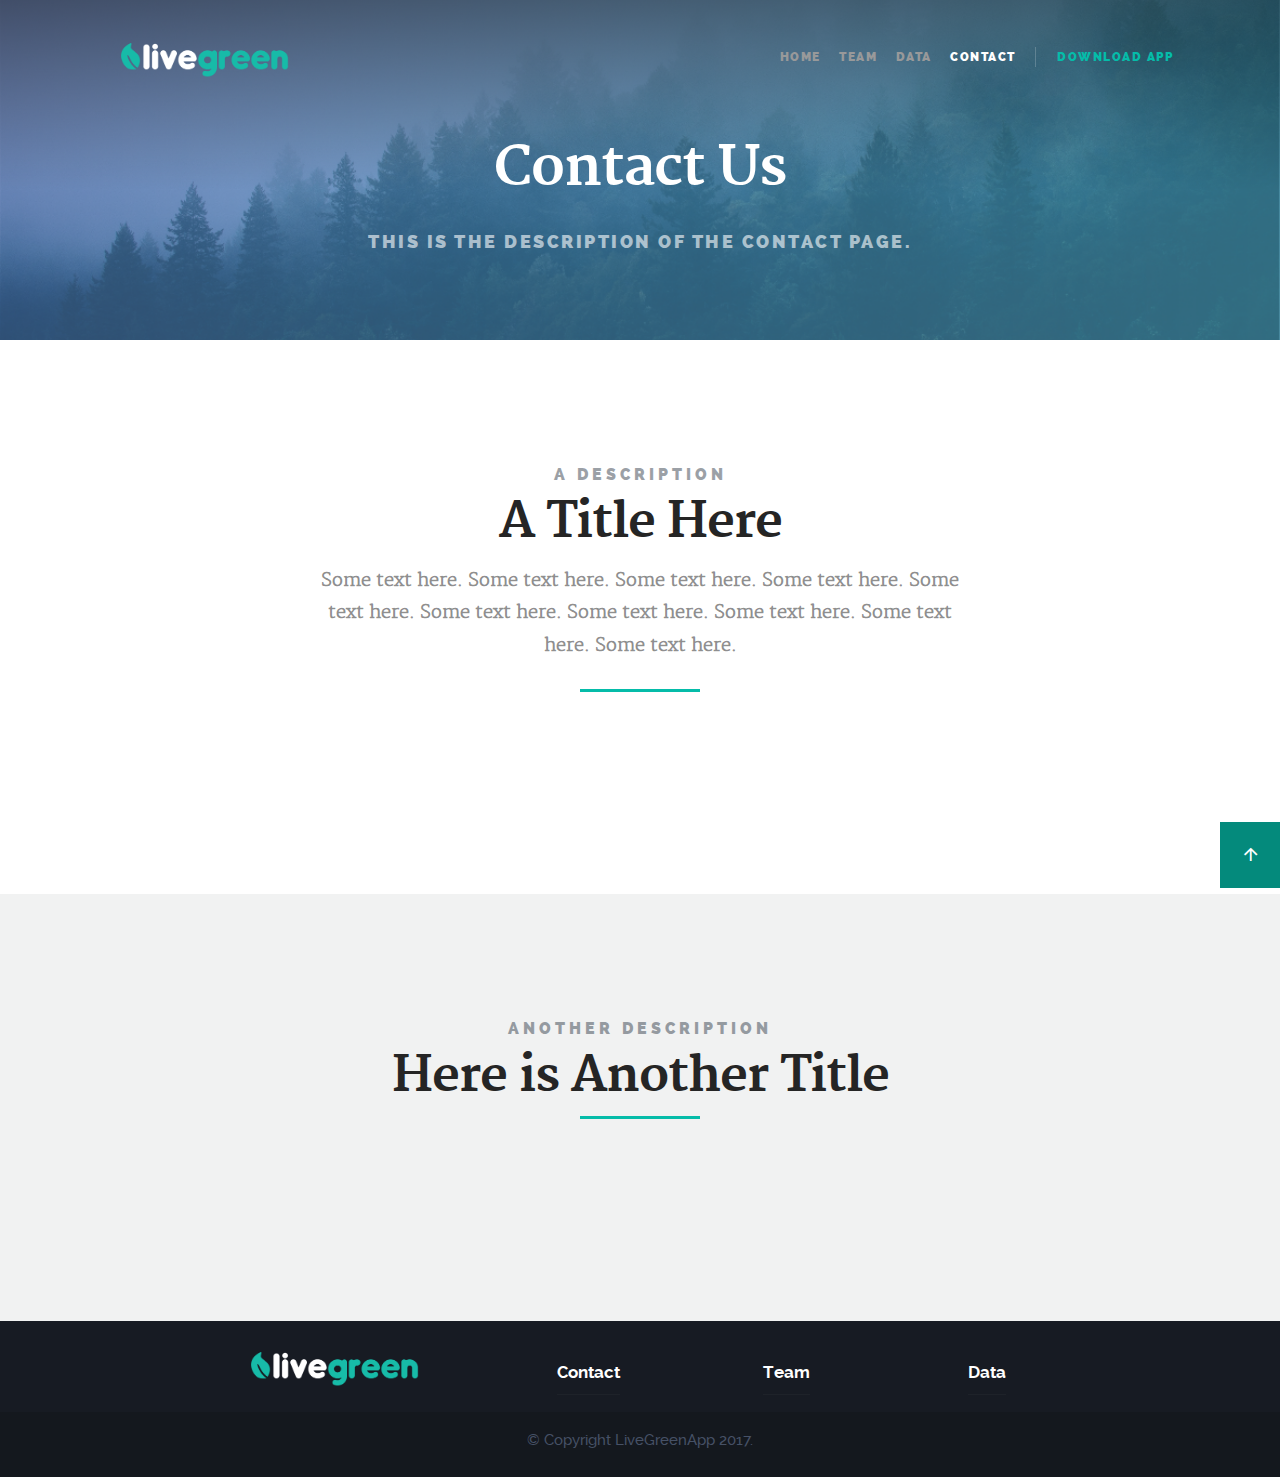
==== contact.html @ 6825ade5 "Image as Background on Mobile" ====
<!DOCTYPE html>
<!--[if IE 8 ]><html class="no-js oldie ie8" lang="en"> <![endif]-->
<!--[if IE 9 ]><html class="no-js oldie ie9" lang="en"> <![endif]-->
<!--[if (gte IE 9)|!(IE)]><!--><html class="no-js" lang="en"> <!--<![endif]-->
<head>

   <!--- basic page needs
   ================================================== -->
   <meta charset="utf-8">
	<title>LiveGreen</title>
	<meta name="description" content="Track your carbon emissions and get tips to improve">
	<meta name="author" content="">

   <!-- mobile specific metas
   ================================================== -->
	<meta name="viewport" content="width=device-width, initial-scale=1, maximum-scale=1">

 	<!-- CSS
   ================================================== -->
   <link rel="stylesheet" href="css/base.css">
   <link rel="stylesheet" href="css/main.css">
   <link rel="stylesheet" href="css/vendor.css">

   <!-- script
   ================================================== -->
	<script src="js/modernizr.js"></script>

   <!-- favicons
	================================================== -->
	<link rel="icon" type="image/png" href="favicon.png">

</head>

<body id="top">

	<!-- header
   ================================================== -->
   <header>

   	<div class="row">

   		<div class="logo">
	         <a href="index.html">Lhander</a>
	      </div>

	   	<nav id="main-nav-wrap">
				<ul class="main-navigation">
					<li><a href="index.html">Home</a></li>
          <li><a href="team.html" title="">Team</a></li>
					<li><a href="data.html" title="">Data</a></li>
					<li class="highlighter"><a href="contact.html">Contact</a></li>
					<li class="highlight with-sep"><a href="index.html#cta" title="">Download App</a></li>
				</ul>
			</nav>

			<a class="menu-toggle" href="#"><span>Menu</span></a>

   	</div>

   </header> <!-- /header -->

	<!-- intro section
   ================================================== -->
   <section id="introContact">

   	<div class="shadow-overlay"></div>

   	<div class="intro-content">
   		<div class="row">

   			<div class="col-twelve">


          <!--<h5>LiveGreen</h5>-->
	   			<h1 id="toptxtteam">Contact Us</h1>
          <h5 id="teamdescriptor">This is the description of the contact page.</h5>

	   		</div>

   		</div>
   	</div>

    <script>
    (function() {
      /**
       * Video element
       * @type {HTMLElement}
       */
      var video = document.getElementById("my-video");
      /**
       * Check if video can play, and play it
       */
      video.addEventListener( "canplay", function() {
        video.play();
      });
    })();
    </script>

   	<!-- Modal Popup
	   ========================================================= -->

      <div id="video-popup" class="popup-modal mfp-hide">

		   <div class="fluid-video-wrapper">
            <iframe src="http://player.vimeo.com/video/14592941?title=0&amp;byline=0&amp;portrait=0&amp;color=faec09" width="500" height="281" frameborder="0" webkitallowfullscreen mozallowfullscreen allowfullscreen></iframe>
         </div>

         <a class="close-popup">Close</a>

	   </div> <!-- /video-popup -->

   </section> <!-- /intro -->

   <!-- intro Section
   ================================================== -->
   <section id="idea">

    <div class="row section-intro">
      <div class="col-twelve with-bottom-line">

        <h5>A description</h5>
        <h1>A Title Here</h1>

        <p class="lead">Some text here. Some text here. Some text here. Some text here. Some text here. Some text here. Some text here. Some text here. Some text here. Some text here. </p>
        <!-- http://databank.worldbank.org/data/reports.aspx?source=2&series=EN.ATM.CO2E.PC&country=#
              https://www3.epa.gov/region9/climatechange/waste.html-->
      </div>
    </div>


   	</div> <!-- /process-content -->

   </section> <!-- /process-->
   <!-- Process Section
     ================================================== -->
     <section id="process">

     	<div class="row section-intro">
     		<div class="col-twelve with-bottom-line">

     			<h5>Another Description</h5>
     			<h1>Here is Another Title</h1>

     		</div>
     	</div>



     </section> <!-- /process-->


   <!-- footer
   ================================================== -->
   <footer>

   	<div class="footer-main">

   		<div class="row center-row">

	      	<div class="col-five tab-full mob-full footer-info">

	            <div class="footer-logo"></div>

		      </div> <!-- /footer-info -->

	      	<div class="col-two site-links">

            <h4> <a href="contact.html">Contact</a></h4>

	      	</div>

	      	<div class="col-two site-links">
            <h4> <a href="team.html">Team</a></h4>
	      	</div>

	      	<div class="col-one site-links">

	      	  <h4><a href="data.html">Data</a></h4>

	      	</div>

	      </div> <!-- /row -->

   	</div> <!-- /footer-main -->


      <div class="footer-bottom">

      	<div class="row">

      		<div class="col-twelve">
	      		<div class="copyright">
		         	<span>© Copyright LiveGreenApp 2017.</span>

		         </div>

		         <div id="go-top" style="display: block;">
		            <a class="smoothscroll" title="Back to Top" href="#top"><i class="icon ion-android-arrow-up"></i></a>
		         </div>
	      	</div>

      	</div> <!-- /footer-bottom -->

      </div>

   </footer>

   <!-- Java Script
   ================================================== -->
   <script src="js/jquery-1.11.3.min.js"></script>
   <script src="js/jquery-migrate-1.2.1.min.js"></script>
   <script src="js/plugins.js"></script>
   <script src="js/main.js"></script>
   <script src="js/scrollme.js"></script>
   <script src="js/facebook.js"></script>

</body>

</html>
---- css/base.css ----
/**
 * ===================================================================
 *
 *  Lhander v1.0 Base Stylesheet
 *  url: styleshout.com
 *  01-11-2016
 *
 * ===================================================================
 */

/**
 * ===================================================================
 * reset - normalize.css v3.0.2 | MIT License | git.io/normalize
 *
 * -------------------------------------------------------------------
 */

html {
	font-family: sans-serif;
	-ms-text-size-adjust: 100%;
	-webkit-text-size-adjust: 100%;
}
body {
	margin: 0;
}
article,
aside,
details,
figcaption,
figure,
footer,
header,
hgroup,
main,
menu,
nav,
section,
summary {
	display: block;
}
audio, canvas, progress{
	display: inline-block;
	vertical-align: baseline;
}
audio:not([controls]) {
	display: none;
	height: 0;
}
[hidden], template {
	display: none;
}
a {
	background: transparent;
}
a:active, a:hover {
	outline: 0;
}
abbr[title] {
	border-bottom: 1px dotted;
}
b, strong {
	font-weight: bold;
}
dfn {
	font-style: italic;
}
h1 {
	font-size: 2em;
	margin: 0.67em 0;
}
mark {
	background: #ff0;
	color: #000;
}
small {
	font-size: 80%;
}
sub, sup {
	font-size: 75%;
	line-height: 0;
	position: relative;
	vertical-align: baseline;
}
sup {
	top: -0.5em;
}
sub {
	bottom: -0.25em;
}
img {
	border: 0;
}
svg:not(:root) {
	overflow: hidden;
}
figure {
	margin: 1em 40px;
}
hr {
	-moz-box-sizing: content-box;
	box-sizing: content-box;
	height: 0;
}
pre {
	overflow: auto;
}
code, kbd, pre, samp {
	font-family: monospace, monospace;
	font-size: 1em;
}
button, input, optgroup, select, textarea {
	color: inherit;
	font: inherit;
	margin: 0;
}
button {
	overflow: visible;
}
button, select {
	text-transform: none;
}
button,
html input[type="button"],
input[type="reset"],
input[type="submit"] {
	-webkit-appearance: button;
	cursor: pointer;
}
button[disabled], html input[disabled] {
	cursor: default;
}
button::-moz-focus-inner, input::-moz-focus-inner {
	border: 0;
	padding: 0;
}
input {
	line-height: normal;
}
input[type="checkbox"], input[type="radio"] {
	box-sizing: border-box;
	padding: 0;
}
input[type="number"]::-webkit-inner-spin-button,
input[type="number"]::-webkit-outer-spin-button {
	height: auto;
}
input[type="search"] {
	-webkit-appearance: textfield;
	-moz-box-sizing: content-box;
	-webkit-box-sizing: content-box;
	box-sizing: content-box;
}
input[type="search"]::-webkit-search-cancel-button,
input[type="search"]::-webkit-search-decoration {
	-webkit-appearance: none;
}
fieldset {
	border: 1px solid #c0c0c0;
	margin: 0 2px;
	padding: 0.35em 0.625em 0.75em;
}
legend {
	border: 0;
	padding: 0;
}
textarea {
	overflow: auto;
}
optgroup {
	font-weight: bold;
}
table {
	border-collapse: collapse;
	border-spacing: 0;
}
td, th {
	padding: 0;
}

/**
 * ===================================================================
 * basic/base setup styles
 *
 * -------------------------------------------------------------------
 */

html {
	font-size: 62.5%;
	box-sizing: border-box;
}
*, *::before, *::after {
	box-sizing: inherit;
}
body {
	font-weight: normal;
	line-height: 1;
	text-rendering: optimizeLegibility;
	word-wrap: break-word;
	-webkit-overflow-scrolling: auto;
	-webkit-text-size-adjust: none;
}
body, input, button {
	-moz-osx-font-smoothing: grayscale;
	-webkit-font-smoothing: antialiased;
}

/**
 * Media
 * -
 */

img {
	max-width: 100%;
	height: auto;
}

/**
 * Typography resets
 * -
 */

div, dl, dt, dd, ul, ol, li, h1, h2, h3, h4, h5, h6, pre, form, p, blockquote, th, td {
	margin: 0;
	padding: 0;
}
h1, h2, h3, h4, h5, h6 {
	-webkit-font-variant-ligatures: common-ligatures;
	-moz-font-variant-ligatures: common-ligatures;
	font-variant-ligatures: common-ligatures;
	text-rendering: optimizeLegibility;
}
em, i {
	font-style: italic;
	line-height: inherit;
}
strong, b {
	font-weight: bold;
	line-height: inherit;
}
small {
	font-size: 60%;
	line-height: inherit;
}
ol, ul {
	list-style: none;
}
li {
	display: block;
}

/**
 * links
 * -
 */

a {
	text-decoration: none;
	line-height: inherit;
}
a img {
	border: none;
}

/**
 * inputs
 * -
 */

fieldset {
	margin: 0;
	padding: 0;
}
input[type="email"],
input[type="number"],
input[type="search"],
input[type="text"],
input[type="tel"],
input[type="url"],
input[type="password"],
textarea {
	-webkit-appearance: none;
	-moz-appearance: none;
	-ms-appearance: none;
	-o-appearance: none;
	appearance: none;
}

/**
 * ===================================================================
 * grid
 *
 * -------------------------------------------------------------------
 */

.row {
	width: 94%;
	max-width: 1140px;
	margin: 0 auto;
}
.row:before, .row:after {
	content: "";
	display: table;
}
.row:after {
	clear: both;
}
.row .row {
	width: auto;
	max-width: none;
	margin-left: -20px;
	margin-right: -20px;
}
.row-nb {
	width: 94%;
	max-width: 1140px;
	margin: 0 auto;
}
.row-nb:before, .row-nb:after {
	content: "";
	display: table;
}
.row-nb:after {
	clear: both;
}
.row-nb .row-nb {
	width: auto;
	max-width: none;
	margin-left: -20px;
	margin-right: -20px;
}
[class*="col-"], .bgrid {
	float: left;
}
[class*="col-"] + [class*="col-"]:last-child {
	float: left;
}
[class*="col-"] {
	padding: 0 20px;
}
.col-one {
	width: 10%;
}
.col-two, .col-1-6 {
	width: 18%
}
.col-three, .col-1-4 {
	width: 20%;
}
.col-four, .col-1-3 {
	width: 25%;
}
.col-five {
	width: 28%;
}
.col-six, .col-1-2 {
	width: 50%;
}
.col-seven {
	width: 58.33333%;
}
.col-eight, .col-2-3 {
	width: 66.66667%;
}
.col-nine, .col-3-4 {
	width: 75%;
}
.col-ten, .col-5-6 {
	width: 83.33333%;
}
.col-eleven {
	width: 91.66667%;
}
.col-twelve, .col-full {
	width: 100%;
}
.col-twelve-nb, .col-full {
	width: 100%;
}
.center-row{
	display: flex;
  flex-direction: row;
  flex-wrap: wrap;
  justify-content: center;
  align-items: center;
}
/**
 * small screens
 * ---------------------------------------------------------------
 */

@media screen and (max-width:1024px) {
	.row .row {
		margin-left: -18px;
		margin-right: -18px;
	}
	.row-nb .row-nb {
		margin-left: -18px;
		margin-right: -18px;
	}
	[class*="col-"] {
		padding: 0 18px;
	}
	p{
		font-size: 0.75em;
	}
}

/**
 * tablets
 * ---------------------------------------------------------------
 */

@media screen and (max-width:768px) {
	.row {
		width: auto;
		padding-left: 30px;
		padding-right: 30px;
	}
	.row .row {
		padding-left: 0;
		padding-right: 0;
		margin-left: -15px;
		margin-right: -15px;
	}
	.row-nb {
		width: auto;
		padding-left: 30px;
		padding-right: 30px;
	}
	.row-nb .row-nb {
		padding-left: 0;
		padding-right: 0;
		margin-left: -15px;
		margin-right: -15px;
	}
	[class*="col-"] {
		padding: 0 15px;
	}
	.tab-1-4 {
		width: 25%;
	}
	.tab-1-3 {
		width: 33.33333%;
	}
	.tab-1-2 {
		width: 50%;
	}
	.tab-2-3 {
		width: 66.66667%;
	}
	.tab-3-4 {
		width: 75%;
	}
	.tab-full {
		width: 100%;
	}
	.col-two{
		width:22%;
	}
	.col-one{
		width:14%;
	}
}

/**
 * large mobile devices
 * ---------------------------------------------------------------
 */

@media screen and (max-width:600px) {
	.row {
		padding-left: 25px;
		padding-right: 25px;
	}
	.row .row {
		margin-left: -10px;
		margin-right: -10px;
	}
	.row-nb {
		padding-left: 25px;
		padding-right: 25px;
	}
	.row-nb .row-nb {
		margin-left: -10px;
		margin-right: -10px;
	}
	[class*="col-"] {
		width: 100% !important;
		float: none !important;
		clear: both !important;
		margin-left: 0;
		margin-right: 0;
		padding: 0;
	}
	.mob-1-4 {
		width: 25%;
	}
	.mob-1-2 {
		width: 50%;
	}
	.mob-3-4 {
		width: 75%;
	}
	.mob-full {
		width: 100%;
	}
	.col-two{
		width:25%;
	}
	.col-one{
		width:17%;
	}
}

/**
 * small mobile devices
 * ---------------------------------------------------------------
 */

@media screen and (max-width:400px) {
	.row {
		padding-left: 30px;
		padding-right: 30px;
	}
	.row .row {
		padding-left: 0;
		padding-right: 0;
		margin-left: 0;
		margin-right: 0;
	}
	.row-nb {
		padding-left: 30px;
		padding-right: 30px;
	}
	.row-nb .row-nb {
		padding-left: 0;
		padding-right: 0;
		margin-left: 0;
		margin-right: 0;
	}
	[class*="col-"] {
		width: 100% !important;
		float: none !important;
		clear: both !important;
		margin-left: 0;
		margin-right: 0;
		padding: 0;
	}
	[class*="col-"] + [class*="col-"]:last-child {
		float: none;
	}
}

/**
 * ===================================================================
 * block grids
 *
 * -------------------------------------------------------------------
 */

.block-1-6 .bgrid {
	width: 16.66667%;
}
.block-1-4 .bgrid {
	width: 25%;
}
.block-1-3 .bgrid {
	width: 33.33333%;
}
.block-1-2 .bgrid {
	width: 50%;
}

/**
 * Clearing for block grid columns. Allow columns with
 * different heights to align properly.
 */

.block-1-6 .bgrid:nth-child(6n+1),
.block-1-4 .bgrid:nth-child(4n+1),
.block-1-3 .bgrid:nth-child(3n+1),
.block-1-2 .bgrid:nth-child(2n+1) {
	clear: both;
}

/**
 * small screens
 * ---------------------------------------------------------------
 */
@media screen and (max-width:1024px) {
	.block-s-1-6 .bgrid {
		width: 16.66667%;
	}
	.block-s-1-4 .bgrid {
		width: 25%;
	}
	.block-s-1-3 .bgrid {
		width: 33.33333%;
	}
	.block-s-1-2 .bgrid {
		width: 50%;
	}
	.block-s-full .bgrid {
		width: 100%;
		clear: both;
	}
	[class*="block-s-"] .bgrid:nth-child(n) {
		clear: none;
	}
	.block-s-1-6 .bgrid:nth-child(6n+1),
	.block-s-1-4 .bgrid:nth-child(4n+1),
	.block-s-1-3 .bgrid:nth-child(3n+1),
	.block-s-1-2 .bgrid:nth-child(2n+1) {
		clear: both;
	}
}

/**
 * tablets
 * ---------------------------------------------------------------
 */
@media screen and (max-width:768px) {
	.block-tab-1-6 .bgrid {
		width: 16.66667%;
	}
	.block-tab-1-4 .bgrid {
		width: 25%;
	}
	.block-tab-1-3 .bgrid {
		width: 33.33333%;
	}
	.block-tab-1-2 .bgrid {
		width: 50%;
	}
	.block-tab-full .bgrid {
		width: 100%;
		clear: both;
	}
	[class*="tab-bgrid-"] .bgrid:nth-child(n) {
		clear: none;
	}
	.block-tab-1-6 .bgrid:nth-child(6n+1),
	.block-tab-1-4 .bgrid:nth-child(4n+1),
	.block-tab-1-3 .bgrid:nth-child(3n+1),
	.block-tab-1-2 .bgrid:nth-child(2n+1) {
		clear: both;
	}
}

/**
 * mobile devices
 * ---------------------------------------------------------------
 */
@media screen and (max-width:600px) {
	.block-mob-1-6 .bgrid {
		width: 16.66667%;
	}
	.block-mob-1-4 .bgrid {
		width: 25%;
	}
	.block-mob-1-3 .bgrid {
		width: 33.33333%;
	}
	.block-mob-1-2 .bgrid {
		width: 50%;
	}
	.block-mob-full .bgrid {
		width: 100%;
		clear: both;
	}
	[class*="mob-bgrid-"] .bgrid:nth-child(n) {
		clear: none;
	}
	.block-mob-1-6 .bgrid:nth-child(6n+1),
	.block-mob-1-4 .bgrid:nth-child(4n+1),
	.block-mob-1-3 .bgrid:nth-child(3n+1),
	.block-mob-1-2 .bgrid:nth-child(2n+1) {
		clear: both;
	}
}

/**
 * stack on small mobile devices
 * ---------------------------------------------------------------
 */

@media screen and (max-width:400px) {
	.stack .bgrid {
		width: 100% !important;
		float: none !important;
		clear: both !important;
		margin-left: 0;
		margin-right: 0;
	}
}

/**
 * ===================================================================
 * MISC
 *
 * -------------------------------------------------------------------
 */

/**
 * Clearing - (http://nicolasgallagher.com/micro-clearfix-hack/
 * -
 */

.group:before, .group:after {
	content: "";
	display: table;
}
.group:after {
	clear: both;
}

/**
 * Misc Helper Styles
 * -
 */

.hide { display: none; }
.invisible { visibility: hidden; }
.antialiased {
	-webkit-font-smoothing: antialiased;
	-moz-osx-font-smoothing: grayscale;
}
.remove-bottom { margin-bottom: 0; }
.half-bottom { margin-bottom: 1.5rem !important; }
.add-bottom { margin-bottom: 3rem !important; }
.no-border { border: none; }
.full-width { width: 100%; }
.text-center { text-align: center; }
.text-left { text-align: left; }
.text-right { text-align: right; }
.pull-left { float: left; }
.pull-right { float: right; }
.align-center {
	margin-left: auto;
	margin-right: auto;
	text-align: center;
}

/*# sourceMappingURL=base.css.map */
---- css/main.css ----
/**
 * ===================================================================
 *
 *  Lhander v1.0 Main Stylesheet
 *  url: styleshout.com
 *  01-11-2016
 * -------------------------------------------------------------------
 *
 *	TOC:
 *	01. webfonts and iconfonts
 *	02. base style overrides
 * 03. preloader
 * 04. forms
 * 05. buttons
 * 06. common styles
 * 07. header styles
 * 08. intro section
 * 09. process section
 * 10. features section
 * 11. pricing section
 * 12. testimomials section
 * 13. support section
 *	14. ad-section
 *	15. call-to-action section
 *	16. footer
 *
 * ===================================================================
 */

/**
 * ===================================================================
 * webfonts and iconfonts
 *
 * -------------------------------------------------------------------
 */

@import url("fonts.css");
@import url("ionicons/css/ionicons.min.css");
@import url("micons/micons.css");

/**
 * ===================================================================
 * base style overrides
 *
 * -------------------------------------------------------------------
 */
/*Additions*/
#playbtnload {
	width: 300px;

}

/*End of additions*/
html {
	font-size: 10px;
}
@media only screen and (max-width:1024px) {

	html {
		font-size: 9.375px;
	}
}
@media only screen and (max-width:768px) {

	html {
		font-size: 10px;
	}
}
@media only screen and (max-width:400px) {
	html {
		font-size: 9.375px;
	}
}

html, body {
	height: 100%;
}
body {
	background: #14181E;
	font-family: "merriweather-regular", serif;
	font-size: 1.6rem;
	line-height: 3rem;
	color: #737373;
}

/**
 * links
 * -
 */

a, a:visited {
	-moz-transition: all 0.3s ease-in-out;
	-o-transition: all 0.3s ease-in-out;
	-webkit-transition: all 0.3s ease-in-out;
	-ms-transition: all 0.3s ease-in-out;
	transition: all 0.3s ease-in-out;
}
a:hover, a:focus {
	color: #ff7b29;
}

/**
 * typography
 * -
 */

h1, h2, h3, h4, h5, h6, .h01, .h02, .h03, .h04, .h05, .h06 {
	font-family: "raleway-bold", sans-serif;
	color: #252525;
	font-style: normal;
	text-rendering: optimizeLegibility;
	margin-bottom: 2.1rem;
}
h3, .h03, h4, .h04 {
	margin-bottom: 1.8rem;
}
h5, .h05, h6, .h06 {
	font-family: "raleway-heavy";
	margin-bottom: 1.2rem;
}

h1, .h01 {
	font-size: 3.1rem;
	line-height: 1.35;
	letter-spacing: -.1rem;
}
@media only screen and (max-width:600px) {
	h1, .h01 {
		font-size: 2.6rem;
		letter-spacing: -.07rem;
	}
}

h2, .h02 {
	font-size: 2.4rem;
	line-height: 1.25;
}
h3, .h03 {
	font-size: 2rem;
	line-height: 1.5;
}
h4, .h04 {
	font-size: 1.7rem;
	line-height: 1.76;
}
h5, .h05 {
	font-size: 1.4rem;
	line-height: 1.7;
	text-transform: uppercase;
	letter-spacing: .15rem;
}
h6, .h06 {
	font-size: 1.3rem;
	line-height: 1.85;
	text-transform: uppercase;
	letter-spacing: .15rem;
}

p img {
	margin: 0;
}
#toptxter {
	margin-top: 30px;

}
#toptxtteam {
	margin-top: 80px;
}
#homedescriptor {

	margin-bottom: 40px;
}
#homebtns {
	margin-top: 10px;
	margin-left: 10px;
	margin-right: 10px;
}
#emailfieldcoming {
	display: block;
    margin-left: auto;
    margin-right: auto;
		background: #075F56;
		color: white;
		border-color: #A5DED7;
		border-width: medium;

}

.subscribe-form input[type="email"] {
	width: 450px;
	font-family: "montserrat", serif;
}

p.lead {
	font-family: "merriweather-light", serif;
	font-size: 1.8rem;
	line-height: 1.8;
	font-weight: bolder;
	color: #737373;
}
@media only screen and (max-width:768px) {
	p.lead {
		font-size: 1.7rem;
	}
}

em, i, strong, b {
	font-size: 1.6rem;
	line-height: 3rem;
	font-style: normal;
	font-weight: normal;
}
em, i {
	font-family: "merriweather-italic", serif;
}
strong, b {
	font-family: "merriweather-bold", serif;
}
small {
	font-size: 1.1rem;
	line-height: inherit;
}
blockquote {
	margin: 3rem 0;
	padding-left: 4rem;
	position: relative;
}
blockquote:before {
	content: "\201C";
	font-size: 8rem;
	line-height: 0px;
	margin: 0;
	color: #333;
	font-family: arial, sans-serif;
	position: absolute;
	top: 3rem;
	left: 0;
}
blockquote p {
	font-family: georgia, serif;
	font-style: italic;
	padding: 0;
	font-size: 1.9rem;
	line-height: 1.75;
}
blockquote cite {
	display: block;
	font-size: 1.2rem;
	font-style: normal;
	line-height: 1.65;
}
blockquote cite:before {
	content: "\2014 \0020";
}
blockquote cite a, blockquote cite a:visited {
	color: #8d8d8d;
	border: none;
}
abbr {
	font-family: "merriweather-bold", serif;
	font-variant: small-caps;
	text-transform: lowercase;
	letter-spacing: .05rem;
	color: #8d8d8d;
}
var, kbd, samp, code, pre {
	font-family: Consolas, "Andale Mono", Courier, "Courier New", monospace;
}
pre {
	padding: 2.4rem 3rem 3rem;
	background: #F1F1F1;
}
code {
	font-size: 1.4rem;
	margin: 0 .2rem;
	padding: .3rem .6rem;
	white-space: nowrap;
	background: #F1F1F1;
	border: 1px solid #E1E1E1;
	border-radius: 3px;
}
pre > code {
	display: block;
	white-space: pre;
	line-height: 2;
	padding: 0;
	margin: 0;
}
pre.prettyprint > code {
	border: none;
}
del {
	text-decoration: line-through;
}
abbr[title], dfn[title] {
	border-bottom: 1px dotted;
	cursor: help;
}
mark {
	background: #FFF49B;
	color: #000;
}
hr {
	border: solid #cfcfd5;
	border-width: 1px 0 0;
	clear: both;
	margin: 2.4rem 0 1.5rem;
	height: 0;
}

/**
 * Lists
 * -
 */

ol {
	list-style: decimal;
}
ul {
	list-style: disc;
}
li {
	display: list-item;
}
ol, ul {
	margin-left: 1.7rem;
}
ul li {
	padding-left: .4rem;
}
ul ul, ul ol, ol ol, ol ul {
	margin: .6rem 0 .6rem 1.7rem;
}
ul.disc li {
	display: list-item;
	list-style: none;
	padding: 0 0 0 .8rem;
	position: relative;
}
ul.disc li::before {
	content: "";
	display: inline-block;
	width: 8px;
	height: 8px;
	border-radius: 50%;
	background: #05bca9;
	position: absolute;
	left: -17px;
	top: 11px;
	vertical-align: middle;
}
dt {
	margin: 0;
	color: #05bca9;
}
dd {
	margin: 0 0 0 2rem;
}

/**
 * tables
 * -
 */

table {
	border-width: 0;
	width: 100%;
	max-width: 100%;
	font-family: "raleway-regular", sans-serif;
}
th, td {
	padding: 1.5rem 3rem;
	text-align: left;
	border-bottom: 1px solid #E8E8E8;
}
th {
	color: #252525;
	font-family: "raleway-bold", sans-serif;
}
td {
	line-height: 1.5;
}
th:first-child, td:first-child {
	padding-left: 0;
}
th:last-child, td:last-child {
	padding-right: 0;
}
.table-responsive {
	overflow-x: auto;
	-webkit-overflow-scrolling: touch;
}

/**
 * Spacing
 * -
 */

button, .button {
	margin-bottom: 1.2;
}
fieldset {
	margin-bottom: 1.5rem;
}
input,
textarea,
select,
pre,
blockquote,
figure,
table,
p,
ul,
ol,
dl,
form,
.fluid-video-wrapper,
.iw-custom-select {
	margin-bottom: 3rem;
}

/**
 * floated image
 * -
 */

img.pull-right {
	margin: 1.5rem 0 0 3rem;
}
img.pull-left {
	margin: 1.5rem 3rem 0 0;
}

/**
 * block grids paddings
 * -
 */

.bgrid {
	padding: 0 20px;
}
@media only screen and (max-width:1024px) {
	.bgrid {
		padding: 0 18px;
	}
}
@media only screen and (max-width:768px) {
	.bgrid {
		padding: 0 15px;
	}
}
@media only screen and (max-width:600px) {
	.bgrid {
		padding: 0 10px;
	}
}
@media only screen and (max-width:400px) {
	.bgrid {
		padding: 0;
	}
}


/**
 * ===================================================================
 * preloader
 *
 * -------------------------------------------------------------------
 */

#preloader {
	position: fixed;
	top: 0;
	left: 0;
	right: 0;
	bottom: 0;
	background: #0F1215;
	z-index: 9999999;
	height: 100%;
	width: 100%;
}
.no-js #preloader, .oldie #preloader {
	display: none;
}
#loader {
	position: absolute;
	left: 50%;
	top: 50%;
	width: 60px;
	height: 60px;
	margin-left: -30px;
	margin-top: -30px;
	padding: 0;
	background-color: #05bca9;
	border-radius: 100%;
	-webkit-animation: sk-scaleout 1.0s infinite ease-in-out;
	animation: sk-scaleout 1.0s infinite ease-in-out;
}
@-webkit-keyframes sk-scaleout {
	0% {
		-webkit-transform: scale(0);
	}
	100% {
		-webkit-transform: scale(1);
		opacity: 0;
	}
}
@keyframes sk-scaleout {
	0% {
		-webkit-transform: scale(0);
		transform: scale(0);
	}
	100% {
		-webkit-transform: scale(1);
		transform: scale(1);
		opacity: 0;
	}
}


/**
 * ===================================================================
 * forms
 *
 * -------------------------------------------------------------------
 */

fieldset {
	border: none;
}
input[type="email"],
input[type="number"],
input[type="search"],
input[type="text"],
input[type="tel"],
input[type="url"],
input[type="password"],
textarea,
select {
	display: block;
	height: 6rem;
	padding: 1.5rem 2rem;
	border: 0;
	outline: none;
	vertical-align: middle;
	color: #737373;
	font-family: "merriweather-regular", sans-serif;
	font-size: 1.5rem;
	line-height: 3rem;
	border-radius: 3px;
	background: #FFFFFF;
	max-width: 100%;
	border: 1px solid #d5d5d5;
	-moz-transition: all 0.3s ease-in-out;
	-o-transition: all 0.3s ease-in-out;
	-webkit-transition: all 0.3s ease-in-out;
	-ms-transition: all 0.3s ease-in-out;
	transition: all 0.3s ease-in-out;
}
.ss-custom-select {
	position: relative;
	padding: 0;
	display: inline-block;
}
.ss-custom-select select {
	-webkit-appearance: none;
	-moz-appearance: none;
	-ms-appearance: none;
	-o-appearance: none;
	appearance: none;
	text-indent: 0.01px;
	text-overflow: '';
	margin: 0;
	line-height: 3rem;
	vertical-align: middle;
	padding-right: 4rem;
}
.ss-custom-select select option {
	padding-left: 2rem;
	padding-right: 2rem;
}
.ss-custom-select select::-ms-expand {
	display: none;
}
.ss-custom-select::after {
	content: '\f123';
	font-family: 'Ionicons';
	position: absolute;
	top: 50%;
	right: 18px;
	margin-top: -10px;
	bottom: auto;
	width: 20px;
	height: 20px;
	line-height: 20px;
	font-size: 15px;
	text-align: center;
	pointer-events: none;
	color: #252525;
}
textarea {
	min-height: 25rem;
}
input[type="email"]:focus,
input[type="number"]:focus,
input[type="search"]:focus,
input[type="text"]:focus,
input[type="tel"]:focus,
input[type="url"]:focus,
input[type="password"]:focus,
textarea:focus,
select:focus {
	color: #000000;
	background: #f4fffe;
	border: 1px solid #d2fef9;
}
label, legend {
	font-family: "merriweather-bold", sans-serif;
	font-size: 1.4rem;
	margin-bottom: .6rem;
	color: #404040;
	display: block;
}
label span, legend span {
	color: #05bca9;
}
input[type="checkbox"], input[type="radio"] {
	display: inline;
}

/**
 * Style Placeholder Text
 * -
 */

::-webkit-input-placeholder {
	color: #a1a1a1;
}
:-moz-placeholder {
	/* Firefox 18- */
	color: #a1a1a1;
}
::-moz-placeholder {
	/* Firefox 19+ */
	color: #a1a1a1;
}
:-ms-input-placeholder {
	color: #a1a1a1;
}
.placeholder {
	color: #a1a1a1 !important;
}


/**
 * ===================================================================
 * buttons
 *
 * -------------------------------------------------------------------
 */

.button,
button,
input[type="submit"],
input[type="reset"],
input[type="button"] {
	display: inline-block;
	font-family: "raleway-bold", sans-serif;
	font-size: 1.6rem;
	height: 5rem;
	line-height: 5rem;
	padding: 0 3rem;
	margin: 0 .3rem 1rem 0;
	background: #d8d8d8;
	color: #252525;
	text-decoration: none;
	cursor: pointer;
	text-align: center;
	white-space: nowrap;
	border: none;
	border-radius: 1000px;
	-moz-transition: all 0.3s ease-in-out;
	-o-transition: all 0.3s ease-in-out;
	-webkit-transition: all 0.3s ease-in-out;
	-ms-transition: all 0.3s ease-in-out;
	transition: all 0.3s ease-in-out;
}
.button:hover,
button:hover,
input[type="submit"]:hover,
input[type="reset"]:hover,
input[type="button"]:hover,
.button:focus,
button:focus,
input[type="submit"]:focus,
input[type="reset"]:focus,
input[type="button"]:focus {
	background: #bebebe;
	color: #FFFFFF;
	outline: 0;
}

.button.button-primary,
button.button-primary,
input[type="submit"].button-primary,
input[type="reset"].button-primary,
input[type="button"].button-primary {
	background: #05bca9;
	color: #FFFFFF;
}

.button.button-primary:hover,
button.button-primary:hover,
input[type="submit"].button-primary:hover,
input[type="reset"].button-primary:hover,
input[type="button"].button-primary:hover,
.button.button-primary:focus,
button.button-primary:focus,
input[type="submit"].button-primary:focus,
input[type="reset"].button-primary:focus,
input[type="button"].button-primary:focus {
	background: #04998a;
}
button.full-width, .button.full-width {
	width: 100%;
	margin-right: 0;
}
button.medium, .button.medium {
	height: 5.5rem !important;
	line-height: 5.5rem !important;
	padding: 0 1.8rem !important;
}
button.large, .button.large {
	height: 6rem !important;
	line-height: 6rem !important;
	padding: 0rem 3rem !important;
}
button.round, .button.round {
	padding-left: 3rem !important;
	padding-right: 3rem !important;
	border-radius: 1000px;
}
button.stroke, .button.stroke {
	background: transparent;
	border: 3px solid transparent;
	line-height: 4.4rem;
}
button::-moz-focus-inner, input::-moz-focus-inner {
	border: 0;
	padding: 0;
}

/**
 * ===================================================================
 * common styles
 *
 * -------------------------------------------------------------------
 */
.teamIntro {
	height: 100px;
}
.section-intro {
	max-width: 700px;
	text-align: center;
	margin-left: auto;
	margin-right: auto;
	margin-bottom: 5.2rem;
	position: relative;
}
.section-intro h1 {
	font-family: "merriweather-bold", serif;
	font-size: 4.8rem;
	color: #252525;
	line-height: 1.25;
	margin-bottom: 1.2rem;
}
.section-intro h5 {
	color: rgba(56, 66, 78, 0.5);
	font-size: 1.6rem;
	line-height: 1.875;
	margin-bottom: 0.3rem;
	letter-spacing: .4rem;
}
.section-intro .lead {
	color: rgba(0, 0, 0, 0.45);
}
.section-intro .with-bottom-line {
	position: relative;
	overflow: hidden;
}
.section-intro .with-bottom-line::after {
	display: block;
	background-color: #05bca9;
	width: 120px;
	height: 3px;
	content: '\0020';
	position: absolute;
	left: 50%;
	bottom: 0;
	margin-left: -60px;
}
.bottom-line{
	display: block;
	background-color: #05bca9;
	width: 120px;
	height: 3px;
	content: '\0020';
	position: absolute;
	left: 50%;
	bottom: 0%;
	margin-left: -60px;
}

@media only screen and (max-width:600px) {

	section .h01 {
		font-size: 2.5rem;
	}
}

/**
 * responsive:
 * common styles
 * -
 */

@media only screen and (max-width:768px) {
	.section-intro {
		max-width: 650px;
	}
	.section-intro h1 {
		font-size: 4.2rem;
	}
}
@media only screen and (max-width:600px) {
	.section-intro h1 {
		font-size: 3.8rem;
	}
	.section-intro h5 {
		font-size: 1.5rem;
		letter-spacing: .3rem;
	}
}
@media only screen and (max-width:400px) {
	.section-intro h1 {
		font-size: 3.6rem;
	}
}


/**
 * ===================================================================
 * header styles
 *
 * -------------------------------------------------------------------
 */

header {
	width: 100%;
	position: absolute;
	left: 0;
	top: 24px;
	z-index: 600;
	background: transparent;
	-moz-transition: all 0.3s ease-in-out;
	-o-transition: all 0.3s ease-in-out;
	-webkit-transition: all 0.3s ease-in-out;
	-ms-transition: all 0.3s ease-in-out;
	transition: all 0.3s ease-in-out;
}
header .row {
	width: auto;
	height: 66px;
	position: relative;
}

header .logo {
	margin-top: 2px;
	z-index: 600;
	position: absolute;
	left: 35px;
	top: 50%;
	-webkit-transform: translateY(-50%);
	-ms-transform: translateY(-50%);
	transform: translateY(-50%);
}
header .logo a {
	display: block;
	margin: 0;
	padding: 0;
	border: none;
	font: 0/0 a;
	text-shadow: none;
	color: transparent;
	width: 200px;
	height: 46px;
	background: url("../images/lgnewgreen.png") no-repeat center;
	background-size: 200px 46px;
	-moz-transition: all 0.5s ease-in-out;
	-o-transition: all 0.5s ease-in-out;
	-webkit-transition: all 0.5s ease-in-out;
	-ms-transition: all 0.5s ease-in-out;
	transition: all 0.5s ease-in-out;
}
.sticky {
	position: fixed;
	background: #14171c;
	top: 0;
}
.sticky .logo a {
	width: 200px;
	height: 46px;
	background-size: 200px 46px;
}

/**
 * responsive:
 * header section
 * -
 */

@media only screen and (max-width:768px) {
	header {
		top: 0;
		padding: 6px 0;
	}
	header .logo a {
		width: 200px;
		height: 46px;
		background-size: 200px 46px;
	}
}

/**
 * primary navigation
 * -
 */

#main-nav-wrap, .main-navigation {
	margin: 0;
	padding: 0;
}

/* hide toggle button */
a.menu-toggle {
	display: none;
}

/* main-nav-wrap */
#main-nav-wrap {
	font-family: "raleway-heavy", sans-serif;
	font-size: 11.5px;
	text-transform: uppercase;
	letter-spacing: 1.5px;
	position: absolute;
	top: 0;
	right: 30px;
}
.main-navigation {
	min-height: 66px;
	display: inline-block;
	width: auto;
	text-align: left;
}
.main-navigation li {
	position: relative;
	display: inline-block;
	list-style: none;
	padding: 0;
	margin: 0;
	height: 66px;
}
.main-navigation li. a {
	color: #FFFFFF;
}
.main-navigation li.current a::after {
	position: absolute;
	left: 50%;
	bottom: 0;
	width: 80%;
	height: 3px;
	-webkit-transform: translateX(-50%);
	-ms-transform: translateX(-50%);
	transform: translateX(-50%);
	background-color: #05bca9;
	content: '\0020';
	display: block;
	-moz-transition: all 0.3s ease-in-out;
	-o-transition: all 0.3s ease-in-out;
	-webkit-transition: all 0.3s ease-in-out;
	-ms-transition: all 0.3s ease-in-out;
	transition: all 0.3s ease-in-out;
}
.main-navigation li.highlight a {
	color: #05bca9;
}
.main-navigation li.highlighter a {
	color: white;
}
.main-navigation li.with-sep a {
	position: relative;
	padding-left: 22px;
	margin-left: 8px;
}
.main-navigation li.with-sep a::before {
	position: absolute;
	left: 0;
	top: 50%;
	width: 1px;
	height: 20px;
	margin-top: -10px;
	background-color: rgba(255, 255, 255, 0.2);
	content: '\0020';
	display: block;
	-moz-transition: all 0.3s ease-in-out;
	-o-transition: all 0.3s ease-in-out;
	-webkit-transition: all 0.3s ease-in-out;
	-ms-transition: all 0.3s ease-in-out;
	transition: all 0.3s ease-in-out;
}

/* navigation links */
.main-navigation li a {
	display: block;
	padding: 18px 7px;
	line-height: 30px;
	text-decoration: none;
	text-align: left;
	color: #98999a;
	position: relative;
	-moz-transition: color 0.3s ease-in-out;
	-o-transition: color 0.3s ease-in-out;
	-webkit-transition: color 0.3s ease-in-out;
	-ms-transition: color 0.3s ease-in-out;
	transition: color 0.3s ease-in-out;
}
.main-navigation li a:active {
	background-color: transparent !important;
}
.main-navigation li a:hover {
	color: #FFFFFF;
}

/**
 * mobile view - primary navigation
 * -
 */

@media only screen and (max-width:768px) {
	#main-nav-wrap {
		display: block;
		width: 100%;
		position: absolute;
		top: 69px;
		right: 0;
	}
	a.menu-toggle {
		display: block;
		width: 40px;
		height: 40px;
		position: absolute;
		top: 50%;
		right: 30px;
		margin-top: -20px;
	}
	a.menu-toggle span {
		display: block;
		width: 24px;
		height: 3px;
		margin-top: -1.5px;
		position: absolute;
		right: 8px;
		top: 50%;
		bottom: auto;
		left: auto;
		background-color: white;
		-moz-transition: background 0.2s ease-in-out;
		-o-transition: background 0.2s ease-in-out;
		-webkit-transition: background 0.2s ease-in-out;
		-ms-transition: background 0.2s ease-in-out;
		transition: background 0.2s ease-in-out;
		font: 0/0 a;
		text-shadow: none;
		color: transparent;
	}
	a.menu-toggle span::before, a.menu-toggle span::after {
		content: '';
		width: 100%;
		height: 100%;
		position: absolute;
		background-color: inherit;
		left: 0;
		-moz-transition-duration: 0.2s, 0.2s;
		-o-transition-duration: 0.2s, 0.2s;
		-webkit-transition-duration: 0.2s, 0.2s;
		-ms-transition-duration: 0.2s, 0.2s;
		transition-duration: 0.2s, 0.2s;
		-moz-transition-delay: 0.2s, 0s;
		-o-transition-delay: 0.2s, 0s;
		-webkit-transition-delay: 0.2s, 0s;
		-ms-transition-delay: 0.2s, 0s;
		transition-delay: 0.2s, 0s;
	}
	a.menu-toggle span::before {
		top: -8px;
		-moz-transition-property: top, transform;
		-o-transition-property: top, transform;
		-webkit-transition-property: top, transform;
		-ms-transition-property: top, transform;
		transition-property: top, transform;
	}
	a.menu-toggle span::after {
		bottom: -8px;
		-moz-transition-property: bottom, transform;
		-o-transition-property: bottom, transform;
		-webkit-transition-property: bottom, transform;
		-ms-transition-property: bottom, transform;
		transition-property: bottom, transform;
	}
	.menu-toggle.is-clicked span {
		background-color: rgba(255, 255, 255, 0);
	}
	.menu-toggle.is-clicked span::before, .menu-toggle.is-clicked span::after {
		background-color: white;
		-moz-transition-delay: 0s, 0.2s;
		-o-transition-delay: 0s, 0.2s;
		-webkit-transition-delay: 0s, 0.2s;
		-ms-transition-delay: 0s, 0.2s;
		transition-delay: 0s, 0.2s;
	}
	.menu-toggle.is-clicked span::before {
		top: 0;
		-webkit-transform: rotate(45deg);
		-ms-transform: rotate(45deg);
		transform: rotate(45deg);
	}
	.menu-toggle.is-clicked span::after {
		bottom: 0;
		-webkit-transform: rotate(-45deg);
		-ms-transform: rotate(-45deg);
		transform: rotate(-45deg);
	}
	.main-navigation {
		background: #14171c;
		padding: 48px 42px 54px 42px;
		margin: 0;
		width: 100%;
		height: auto;
		clear: both;
		display: none;
	}
	.main-navigation > li {
		display: block;
		height: auto;
		text-align: left;
		border-bottom: 1px dotted rgba(200, 200, 200, 0.08);
		padding: 0;
	}
	.main-navigation > li:first-child {
		border-top: 1px dotted rgba(200, 200, 200, 0.08);
	}
	.main-navigation li a {
		display: block;
		color: #e6e6e6;
		width: auto;
		padding: 18px 0;
		line-height: 16px;
		border: none;
	}
	.main-navigation li a:hover {
		color: #ff7b29;
	}
	.main-navigation li.with-sep a {
		padding-left: 0;
		margin-left: 0;
	}
	.main-navigation li.with-sep a::before {
		display: none;
	}
	.main-navigation li.current > a {
		background: none;
		color: #ff7b29;
	}
	.main-navigation li.current > a:after {
		display: none;
	}
}

/**
 * make sure the menu is visible on larger screens
 * -
 */

@media only screen and (min-width:769px) {
	#main-nav-wrap ul.main-navigation {
		display: block !important;
	}
}


/**
 * ===================================================================
 * intro section
 *
 * -------------------------------------------------------------------
 */
 video.background{
  position: absolute;
  top: 50%;
  left:50%;
  transform: translate(-50%, -50%);
  min-width: 100%;
  min-height: 100%;
	height: 100%;
	width:100%;
	object-fit:cover;
}
#intro {
	-webkit-background-size: cover;
	-moz-background-size: cover;
	background-size: cover;
	width: 100%;
	height: 100%;
	min-height: 720px;
	display: table;
	position: relative;
}
#introTeam {
  background: #14181E url(../images/mountaintop.png) no-repeat center;
	-webkit-background-size: cover;
	-moz-background-size: cover;
	background-size: cover;
	width: 100%;
	height: 340px;

	display: table;
	position: relative;
}
#introData {
  background: #14181E url(../images/data.png) no-repeat center;
	-webkit-background-size: cover;
	-moz-background-size: cover;
	background-size: cover;
	width: 100%;
	height: 340px;

	display: table;
	position: relative;
}
#introContact {
  background: #14181E url(../images/bluetree.png) no-repeat center;
	-webkit-background-size: cover;
	-moz-background-size: cover;
	background-size: cover;
	width: 100%;
	height: 340px;

	display: table;
	position: relative;
}
.shadow-overlay {
	position: absolute;
	top: 0;
	left: 0;
	width: 100%;
	height: 100%;
	background: -moz-linear-gradient(top, rgba(0, 0, 0, 0.45) 0%, rgba(0, 0, 0, 0.25) 25%, transparent 56%);  /* FF3.6-15 */
	background: -webkit-linear-gradient(top, rgba(0, 0, 0, 0.45) 0%, rgba(0, 0, 0, 0.25) 25%, transparent 56%);  /* Chrome10-25,Safari5.1-6 */
	background: linear-gradient(to bottom, rgba(0, 0, 0, 0.45) 0%, rgba(0, 0, 0, 0.25) 25%, transparent 56%);  /* W3C, IE10+, FF16+, Chrome26+, Opera12+, Safari7+ */
	filter: progid:DXImageTransform.Microsoft.gradient(startColorstr='#73000000', endColorstr='#00000000', GradientType=0);  /* IE6-9 */
}
.intro-content {
	display: table-cell;
	vertical-align: middle;
	text-align: center;
	-webkit-transform: translateY(-1.2rem);
	-ms-transform: translateY(-1.2rem);
	transform: translateY(-1.2rem);
}
.intro-content h1 {
	color: #FFFFFF;
	font-family: "merriweather-bold", serif;
	font-size: 5.4rem;
	line-height: 1.334;
	max-width: 900px;
	margin-left: auto;
	margin-right: auto;
}
.intro-content h5 {
	color: rgba(255, 255, 255, 0.6);
	font-family: "raleway-heavy", sans-serif;
	font-size: 1.8rem;
	line-height: 1.667;
	margin-bottom: 0.6rem;
	text-transform: uppercase;
	letter-spacing: .25rem;
}
.intro-content .video-link a {
	display: inline-block;
	width: 90px;
	height: 90px;
	margin-bottom: 4.2rem;
	outline: none;
}
.intro-content .button {
	border-color: #FFFFFF;
	color: #FFFFFF;
	height: 6.6rem;
	line-height: 6rem;
	padding: 0 3rem !important;
	margin-top: 1.8rem;
	font-family: "raleway-heavy", sans-serif;
	font-size: 1.4rem;
	text-transform: uppercase;
	letter-spacing: .4rem;
}
.intro-content .button:hover, .intro-content .button:focus {
	color: #d2eeeb;
	border-color: #d2eeeb;
	background-color: #075f56;

}

/**
 * responsive:
 * intro
 * -
 */

@media only screen and (max-width:1024px) {
	.intro-content {
		-webkit-transform: translateY(0);
		-ms-transform: translateY(0);
		transform: translateY(0);
	}
	.intro-content h1 {
		font-size: 4.8rem;
		max-width: 700px;
	}
	.intro-content h5 {
		font-size: 1.6rem;
	}
	.intro-content .video-link a {
		width: 72px;
		height: 72px;
		margin-bottom: 3rem;
	}
}
@media only screen and (max-width:768px) {
	#toptxtteam {
		margin-top: 40px;
	}
	#intro {
		min-height: 660px;
	}
	.intro-content h1 {
		font-size: 4.2rem;
		max-width: 550px;
	}
	.intro-content h5 {
		font-size: 1.5rem;
		letter-spacing: .15rem;
	}
}
@media only screen and (max-width:600px) {
	#intro {
		min-height: 600px;
	}
	.image-media{
		background: url("../images/earthgra.png");
		top: 50%;
		left:50%;
		transform: translate(-50%, -50%);
		min-width: 100%;
		min-height: 100%;
		height: 100%;
		width:100%;
		object-fit:cover;
	}
	.intro-content h1 {
		font-size: 3.8rem;
		margin-bottom: .9rem;
	}
	.intro-content h5 {
		font-size: 1.4rem;
		letter-spacing: .15rem;
	}
	.intro-content .video-link a {
		width: 66px;
		height: 66px;
		margin-bottom: 1.5rem;
	}
	video.background{
		display: none;
	}
}
@media only screen and (max-width:400px) {
	#intro {
		min-height: 550px;
	}
	.intro-content h1 {
		font-size: 3.4rem;
	}
	.intro-content h5 {
		font-size: 1.4rem;
		letter-spacing: .15rem;
	}
	.intro-content .video-link a {
		width: 60px;
		height: 60px;
	}
}

/**
 * video popup modal
 * -
 */

.popup-modal {
	max-width: 800px;
	background: #FFFFFF;
	position: relative;
	margin: 0 auto;  /* close */
}
.popup-modal .close-popup {
	position: absolute;
	right: 0;
	top: -42px;
	cursor: pointer;
	display: block;
	width: 30px;
	height: 30px;
	color: rgba(255, 255, 255, 0.5);
	text-align: center;
	font: 0/0 a;
	text-shadow: none;
	color: transparent;
}
.popup-modal .close-popup::before {
	display: block;
	width: 30px;
	height: 30px;
	line-height: 30px;
	font-family: "Ionicons";
	content: "\f2d7";
	font-size: 21px;
	color: rgba(255, 255, 255, 0.5);
}

/**
 * responsive:
 * video popup modal
 * -
 */

@media only screen and (max-width:900px) {
	.popup-modal {
		max-width: 700px;
	}
}
@media only screen and (max-width:768px) {
	.popup-modal {
		width: auto;
		margin: 0 20px;
	}
}

/**
 * transition effect for modal popup
 * -
 */

/* overlay at start */
.mfp-fade.mfp-bg {
	opacity: 0;
	-moz-transition: all 0.3s ease-in-out;
	-o-transition: all 0.3s ease-in-out;
	-webkit-transition: all 0.3s ease-in-out;
	-ms-transition: all 0.3s ease-in-out;
	transition: all 0.3s ease-in-out;
}

/* overlay animate in */
.mfp-fade.mfp-bg.mfp-ready {
	opacity: 0.8;
}

/* overlay animate out */
.mfp-fade.mfp-bg.mfp-removing {
	opacity: 0;
}

/* content at start */
.mfp-fade.mfp-wrap .mfp-content {
	opacity: 0;
	-webkit-transform: translateY(-100%);
	-ms-transform: translateY(-100%);
	transform: translateY(-100%);
	-moz-transition: all 0.3s ease-in-out;
	-o-transition: all 0.3s ease-in-out;
	-webkit-transition: all 0.3s ease-in-out;
	-ms-transition: all 0.3s ease-in-out;
	transition: all 0.3s ease-in-out;
}

/* content animate in */
.mfp-fade.mfp-wrap.mfp-ready .mfp-content {
	opacity: 1;
	-webkit-transform: translateY(0);
	-ms-transform: translateY(0);
	transform: translateY(0);
}

/* content animate out */
.mfp-fade.mfp-wrap.mfp-removing .mfp-content {
	opacity: 0;
	-webkit-transform: translateY(-100%);
	-ms-transform: translateY(-100%);
	transform: translateY(-100%);
}
/**
 * ===================================================================
 * idea section
 *
 * -------------------------------------------------------------------
 */
 #idea {
 	background: #FFFFFF;
 	padding-top: 12rem;
 	padding-bottom: 15rem;
 	overflow: hidden;
 }

/**
 * ===================================================================
 * process section
 *
 * -------------------------------------------------------------------
 */

#process {
	background: #F1F2F2;
	padding-top: 12rem;
	padding-bottom: 15rem;
	overflow: hidden;
}
#process-2 {
	background: #F1F2F2;
	padding-top: 12rem;
	padding-bottom: 15rem;
	overflow: hidden;
}
.process-content {
	position: relative;
	text-align: center;
}
.process-content .right-side,
.process-content .left-side,
.process-content .left-side-2 {
	width: 40%;
	font-size: 15px;
	line-height: 27px;
}
.process-content .right-side,
.process-content .left-side,
.process-content .left-side-2 {
	width: 40%;
	font-size: 15px;
	line-height: 27px;
}
.process-content .right-side, .process-content .left-side, .process-content .left-side-2 {
	padding: 0 6% 24px;
	position: absolute;
	top: 0;
}
.process-content .right-side {
	right: 0;
}
.process-content .left-side {
	left: 10%;
}
.process-content .left-side-2 {
	right: 10%;
}
.process-content .image-part-two {
	margin: 0;
	height: 660px;
	background-repeat: no-repeat;
	-webkit-background-size: contain;
	-moz-background-size: contain;
	background-size: contain;
}
.process-content .image-part-one {
	margin: 0;
	height: 660px;
	background-repeat: no-repeat;
	-webkit-background-size: contain;
	-moz-background-size: contain;
	background-size: contain;
}

.process-content .item[data-item]::before {
	background: #38424e;
	color: #FFFFFF;
	border-radius: 100%;
	font-family: "montserrat-bold", sans-serif;
	content: attr(data-item);
	display: inline-block;
	font-size: 18px;
	height: 42px;
	width: 42px;
	line-height: 42px;
	text-align: center;
	vertical-align: middle;
	margin-bottom: 1.5rem;
}
.process-content h5 {
	color: #05bca9;
	font-size: 1.6rem;
	line-height: 1.875;
	letter-spacing: .2rem;
	margin-bottom: .3rem;
}
.right-info{
	position: relative;
	left: 21%;
}
.left-info{
	position: relative;
	right: 21%;
}
/**
 * responsive:
 * process
 * -
 */

@media only screen and (max-width:1024px) {
	.process-content .right-side, .process-content .left-side, .process-content .left-side-2 {
		padding: 0 3% 24px;
		width: 35%;
	}
	.process-content .image-part {
		height: 600px;
		width: 30%;
	}
	.right-info{
		position: relative;
		left: 20%;
	}
	.left-info{
		position: relative;
		right: 20%;
	}
}
@media only screen and (max-width:768px) {
	#process {
		padding-top: 10%;
		padding-bottom: 0;
	}
	#process-2{
		padding-top: 10%;
		padding-bottom: 10%;
	}
	.process-content .right-side, .process-content .left-side, .process-content .left-side-2 {
		position: static;
		width: auto;
		max-width: 480px;
		font-size: 1.6rem;
		line-height: 3rem;
		margin-left: auto;
		margin-right: auto;
		padding-bottom: 6;
	}
	.process-content .image-part {
		width: 300px;
		position: absolute;
		bottom: -630px;
		left: 50%;
		margin-left: -100px;
	}
	.process-content .image-part-one, .process-content .image-part-two{
		margin: 0;
		height: 600px;
		width: auto;
	}
	.right-info, .left-info{
		position: relative;
		left: 0%;
		height: auto;
	}
	#idea {
  	background: #FFFFFF;
  	padding-bottom: 10%;
  }
}
@media only screen and (max-width:400px) {
	#process {
		padding-bottom: 0;
	}
	.process-content .image-part {
		width: 230px;
		bottom: -540px;
		margin-left: -115px;
	}
}


/**
 * ===================================================================
 * features section
 *
 * -------------------------------------------------------------------
 */
#features .headfeats {

}
#features {
	background: white; /* url(../images/features-bg.jpg) no-repeat center;*/
	-webkit-background-size: cover;
	-moz-background-size: cover;
	background-size: cover;
	padding-top: 12rem;
	padding-bottom: 12rem;
	color: white;
}
#features .section-intro h1 {
  color: #252525;
}
#features .section-intro h5 {
	color: #656C76;
}
#features .section-intro p {
	color: rgba(255, 255, 255, 0.7);
}
.features-content {
	max-width: 1200px;
}
.features-list {
	margin-top: 1.2rem;
	text-align: center;
}
.features-list .feature {
	margin-bottom: 1.2rem;
	padding: 0 32px;
}
.features-list .icon {
	display: inline-block;
	margin-bottom: 2.1rem;
}
.features-list .icon i {
	font-size: 4.8rem;
}
.features-list .h05 {
	font-size: 1.7rem;
	line-height: 1.765;
	color: #05bca9;
	margin-bottom: 1.8rem;
}

/**
 * responsive:
 * features
 * -
 */

@media only screen and (max-width:768px) {
	.features-content {
		max-width: 600px;
	}
	.features-list .feature {
		padding: 0 15px;
	}
}
@media only screen and (max-width:600px) {
	.features-list .feature {
		padding: 0 10px;
	}
}
@media only screen and (max-width:400px) {
	.features-list .feature {
		padding: 0;
	}
}


/**
 * ===================================================================
 * pricing section
 *
 * -------------------------------------------------------------------
 */

#pricing {
	background: #EAEAED;
	padding-top: 12rem;
	padding-bottom: 9.6rem;
}
.pricing-content {
	margin-top: 6.6rem;
	max-width: 1280px;
}
.pricing-content .bgrid {
	margin-bottom: 3.6rem;
}
.pricing-content .price-block {
	background-color: #FFFFFF;
	border-radius: 5px;
	overflow: hidden;
	text-align: center;
	box-shadow: 0 1px 2px rgba(0, 0, 0, 0.1);
}
.pricing-content .price-block .top-part,
.pricing-content .price-block .bottom-part {
	padding: 3.9rem 1.5rem;
}
.pricing-content .price-block .top-part {
	background: #58687b;
	color: #FFFFFF;
	padding-bottom: 2.4rem;
	position: relative;
}
.pricing-content .price-block .bottom-part {
	padding-top: 2.4rem;
	padding-left: 3rem;
	padding-right: 3rem;
}
.pricing-content .price-block .plan-title {
	color: #FFFFFF;
	padding-bottom: 2.4rem;
	margin-bottom: 1.2rem;
	font-size: 2.4rem;
	position: relative;
}
.pricing-content .price-block .plan-title::after {
	display: block;
	background-color: rgba(255, 255, 255, 0.3);
	width: 80px;
	height: 1px;
	content: '\0020';
	position: absolute;
	left: 50%;
	bottom: 0;
	margin-left: -40px;
}
.pricing-content .price-block .plan-price {
	font-family: "raleway-bold", sans-serif;
	font-size: 5rem;
	line-height: 1;
	margin-bottom: .6rem;
}
.pricing-content .price-block .plan-price sup {
	font-size: 2.4rem;
	top: -1.5rem;
	margin-right: 3px;
}
.pricing-content .price-block .price-month {
	margin-bottom: 1.2rem;
	font-family: "raleway-bold", sans-serif;
	font-size: 1.6rem;
}
.pricing-content .price-block .price-meta {
	color: rgba(255, 255, 255, 0.5);
	line-height: 1.8rem;
}
.pricing-content .price-block .button {
	color: #353F49;
	padding: 0 5rem;
	margin-left: auto;
	margin-right: auto;
}
.pricing-content .price-block .button:hover,
.pricing-content .price-block .button:focus {
	background: #58687b;
	color: #FFFFFF;
}
.pricing-content .price-block .features {
	list-style: none;
	font-family: "raleway-bold", sans-serif;
	font-size: 1.5rem;
	color: rgba(0, 0, 0, 0.4);
	margin: .6rem 0 1.8rem 0;
}
.pricing-content .price-block .features li {
	padding: .6rem 0;
	border-bottom: 1px solid #EAEAED;
}
.pricing-content .price-block .features li strong {
	color: #353F49;
	font-family: "raleway-bold", serif;
	margin-right: 5px;
}
.pricing-content .price-block .features li:last-child {
	border: none;
}
.pricing-content .primary .top-part {
	background: #05bca9;
}
.pricing-content .primary .top-part::before {
	content: attr(data-info);
	display: block;
	min-height: 48px;
	line-height: 48px;
	width: 75%;
	text-align: center;
	color: #FFFFFF;
	background: #38424e;
	font-family: "raleway-heavy", sans-serif;
	font-size: 1.2rem;
	text-transform: uppercase;
	letter-spacing: .15rem;
	position: absolute;
	bottom: -18px;
	left: 50%;
	-webkit-transform: translateX(-50%);
	-ms-transform: translateX(-50%);
	transform: translateX(-50%);
	z-index: 500;
	border-radius: 5px;
}

/**
 * responsive:
 * pricing
 * -
 */

@media only screen and (max-width:1140px) {
	.pricing-content {
		max-width: 800px;
	}
	.pricing-content .bgrid {
		width: 50%;
		clear: none;
	}
	.pricing-content .bgrid:nth-child(2n+1) {
		clear: both;
	}
}
@media only screen and (max-width:600px) {
	.pricing-content {
		max-width: 420px;
	}
	.pricing-content .bgrid {
		width: 100% !important;
		float: none !important;
		clear: both !important;
		margin-left: 0;
		margin-right: 0;
	}
}


/**
 * ===================================================================
 * testimonials section
 *
 * -------------------------------------------------------------------
 */

#testimonials {
	background: #FFFFFF;
	padding-top: 10.2rem;
	padding-bottom: 12rem;
	position: relative;
	min-height: 20.4rem;
	width: 100%;
	overflow: hidden;
	text-align: center;
}
#testimonials .h01 {
	padding-bottom: 2.1rem;
	margin-bottom: 3.6rem;
	position: relative;
	color: #252525;
}
#testimonials .h01::after {
	display: block;
	background-color: #05bca9;
	width: 120px;
	height: 3px;
	content: '\0020';
	position: absolute;
	left: 50%;
	bottom: 0;
	margin-left: -60px;
}
#testimonials .flex-container {
	width: 80%;
	max-width: 800px;
	margin: 0 auto;
}
#testimonial-slider {
	margin: 0 0 3rem 0;
	position: relative;
}
#testimonial-slider p {
	font-family: "raleway-medium", sans-serif;
	font-size: 2.5rem;
	line-height: 1.8;
	color: #8d8d8d;
}
#testimonial-slider p::before, #testimonial-slider p::after {
	display: inline;
	font-family: Arial, sans-serif;
	color: #c7c7c7;
	font-size: 6rem;
	line-height: 0;
	vertical-align: bottom;
	position: relative;
	top: -1.2rem;
}
#testimonial-slider p::before {
	margin-right: .5rem;
	content: '\201C';
}
#testimonial-slider p::after {
	margin-left: .5rem;
	content: '\201D';
}
#testimonial-slider .testimonial-author img {
	width: 8.2rem;
	height: 8.2rem;
	margin: 0 auto 1.2rem auto;
	display: block;
	border-radius: 50%;
	vertical-align: middle;
	border: 9px solid #EAEAED;
}
#testimonial-slider .testimonial-author .author-info {
	display: inline-block;
	vertical-align: middle;
	text-align: center;
	font-family: "raleway-heavy", sans-serif;
	font-size: 1.5rem;
	letter-spacing: 2px;
	text-transform: uppercase;
	margin-bottom: 3rem;
	color: #252525;
}
#testimonial-slider .testimonial-author .author-info span {
	display: block;
	font-family: "raleway-semibold", sans-serif;
	font-size: 1.4rem;
	line-height: 2.1rem;
	letter-spacing: 0;
	text-transform: none;
	color: rgba(0, 0, 0, 0.4);
}

/* control nav */
#testimonials .flex-control-nav {
	width: 100%;
	text-align: center;
	display: block;
	position: absolute;
	bottom: -42px;
}
#testimonials .flex-control-nav li {
	margin: 0 6px;
	display: inline-block;
	zoom: 1;
}
#testimonials .flex-control-paging li a {
	width: 15px;
	height: 15px;
	display: block;
	border: 4px solid #8d8d8d;
	cursor: pointer;
	border-radius: 50%;
	font: 0/0 a;
	text-shadow: none;
	color: transparent;
}
#testimonials .flex-control-paging li a:hover {
	border: 4px solid #05bca9;
}
#testimonials .flex-control-paging li a.flex-active {
	background: #05bca9;
	border-color: #05bca9;
	cursor: default;
}

/* direction nav */
#testimonials .flex-direction-nav li {
	padding: 0;
	z-index: 500;
	position: absolute;
	bottom: 0;
	margin-bottom: -57px;
}
#testimonials .flex-direction-nav li a {
	display: block;
	opacity: .8;
	font: 0/0 a;
	text-shadow: none;
	color: transparent;
}
#testimonials .flex-direction-nav li a.flex-prev::before,
#testimonials .flex-direction-nav li a.flex-next::after {
	display: block;
	background: #EAEAED;
	color: #737373;
	border-radius: 5px;
	font-family: "Ionicons";
	font-size: 18px;
	height: 48px;
	width: 48px;
	line-height: 48px;
	text-align: center;
	-moz-transition: all 0.3s ease-in-out;
	-o-transition: all 0.3s ease-in-out;
	-webkit-transition: all 0.3s ease-in-out;
	-ms-transition: all 0.3s ease-in-out;
	transition: all 0.3s ease-in-out;
}
#testimonials .flex-direction-nav li a.flex-prev::before {
	content: "\f2ca";
}
#testimonials .flex-direction-nav li a.flex-next::after {
	content: "\f30f";
}
#testimonials .flex-direction-nav li a.flex-next:hover::after,
#testimonials .flex-direction-nav li a.flex-prev:hover::before {
	background: #05bca9;
	color: #FFFFFF;
}
#testimonials .flex-direction-nav li.flex-nav-prev {
	left: 0;
}
#testimonials .flex-direction-nav li.flex-nav-next {
	right: 0;
}

/**
 * responsive:
 * testimonial slider
 * -
 */

@media only screen and (max-width:1024px) {
	#testimonials .flex-container {
		max-width: 600px;
	}
	#testimonial-slider p {
		font-size: 2.4rem;
	}
}
@media only screen and (max-width:768px) {
	#testimonials .flex-container {
		width: 90%;
	}
	#testimonial-slider p {
		font-size: 2.2rem;
	}
}
@media only screen and (max-width:600px) {
	#testimonials .flex-container {
		width: 95%;
	}
	#testimonial-slider p {
		font-size: 2rem;
	}
	#testimonial-slider p::before, #testimonial-slider p::after {
		top: -0.5rem;
	}
}
@media only screen and (max-width:400px) {
	#testimonials .flex-container {
		width: auto;
	}
	#testimonial-slider p {
		font-size: 1.8rem;
	}
}


/**
 * ===================================================================
 * support section
 *
 * -------------------------------------------------------------------
 */

#support {
	background: #F1F2F2;
	padding-top: 12rem;
	padding-bottom: 12rem;
}
.support-content {
	margin-top: 5.4rem;
	max-width: 1020px;
}
.support-content .bgrid {
	padding: 0 30px;
}

/**
 * responsive:
 * support
 * -
 */

@media only screen and (max-width:768px) {
	.support-content {
		max-width: 650px;
	}
}
@media only screen and (max-width:480px) {
	.support-content .bgrid {
		padding: 0 20px;
	}
}
@media only screen and (max-width:400px) {
	.support-content .bgrid {
		padding: 0;
	}
}


/**
 * ===================================================================
 * ad-section
 *
 * -------------------------------------------------------------------
 */

.section-ads {
	max-width: 650px;
	text-align: center;
}
.section-ads h2 a, .section-ads h2 a:visited {
	color: #252525;
}
.section-ads span {
	color: #0087cc;
}
.section-ads .button {
	background: #05bca9;
	color: #FFFFFF;
}
.section-ads .button:hover, .section-ads .button:focus {
	background: #05ad9c;
}


/**
 * ===================================================================
 * call-to-action section
 *
 * -------------------------------------------------------------------
 */

#cta {
	background: #05bca9;
	padding-top: 7.2rem;
	padding-bottom: 7.2rem;
	text-align: center;
	color: #FFFFFF;
}
.cta-content {
	max-width: 740px;
	margin: 0 auto;
}
.cta-content h1 {
	color: #FFFFFF;
	margin-bottom: .6rem;
}
.cta-content p {
	color: rgba(255, 255, 255, 0.8);
}
.cta-content .stores {
	margin: 0;
	padding: 0;
	display: block;
}
.cta-content .stores li {
	padding: 0;
	display: inline-block;
}
.cta-content .stores li .button {
	background: #04a393;
	color: #FFFFFF;
	margin-right: 12px;
	display: block;
	line-height: 60px;
}
.cta-content .stores li .button:hover,
.cta-content .stores li .button:focus {
	background: #049485;
}
.cta-content .stores li .button i {
	font-size: 18px;
	line-height: inherit;
	margin-right: 8px;
}
.cta-content .stores li .button i.ion-social-windows {
	font-size: 15px;
}
.cta-content .stores li:last-child .button {
	margin-right: 0;
}

/**
 * responsive:
 * cta
 * -
 */

@media only screen and (max-width:650px) {
	.cta-content {
		max-width: 650px;
	}
	.cta-content .stores li {
		display: block;
	}
	.cta-content .stores li .button {
		width: 300px;
		display: block;
		margin-left: auto !important;
		margin-right: auto !important;
		margin-bottom: 1.8rem;
	}
	.cta-content .stores li .button::before {
		display: none;
	}

}
@media only screen and (max-width:600px) {
	.cta-content .stores li .button {
		width: 70%;
	}
}
@media only screen and (max-width:400px) {
	.cta-content .stores li .button {
		width: 80%;
	}
}


/**
 * ===================================================================
 * footer
 *
 * -------------------------------------------------------------------
 */

footer {
	font-size: 1.5rem;
	line-height: 2.7rem;
	font-family: "raleway-medium", sans-serif;
	color: #465166;
}
footer a{
	color: #FFFFFF;
	border-bottom: 1px solid rgba(255, 255, 255, 0.03);
	padding-bottom: 1.2rem;
	margin-bottom: 1.2rem;
	color: #FFFFFF;
}
footer a:hover{
	color: #05bca9;
}
footer ul {
	margin-left: 0;
}
footer ul li {
	padding-left: 0;
}
.footer-main {
	padding-top: 3rem;
	background: #171b23;
}
.footer-main ul {
	font-size: 1.5rem;
}
.footer-main ul li {
	font-family: "raleway-bold", sans-serif;
	list-style: none;
}
.footer-main .footer-logo {
	width: 200px;
	height: 46px;
	background: url("../images/lgnewgreen.png") no-repeat center;
	background-size: 200px 46px;
	margin: -.6rem 0 2.1rem -.3rem;
	display: block;
}
.footer-main .footer-subscribe p {
	margin-bottom: 1.2rem;
}
.footer-main .footer-subscribe .subscribe-form #mc-form {
	padding: 0;
}
.footer-main .footer-subscribe .subscribe-form input[type="email"] {
	padding: .6rem 2rem;
	border-radius: 5px;
	background: #232933;
	border: none;
	width: 100%;
	font-family: "raleway-regular", sans-serif;
	color: #bababa;
	margin-bottom: 1.8rem;
}
.footer-main .footer-subscribe .subscribe-form input[type="submit"] {
	display: none;
}
.footer-main .footer-subscribe .subscribe-form .subscribe-message {
	font-family: "raleway-bold", sans-serif;
	color: #FFFFFF;
}
.footer-main .footer-subscribe .subscribe-form .subscribe-message i {
	color: #ff7b29;
	margin-right: 5px;
}
.footer-main .footer-subscribe .subscribe-form ::-webkit-input-placeholder {
	color: #545454;
}
.footer-main .footer-subscribe .subscribe-form :-moz-placeholder {
	/* Firefox 18- */
	color: #545454;
}
.footer-main .footer-subscribe .subscribe-form ::-moz-placeholder {
	/* Firefox 19+ */
	color: #545454;
}
.footer-main .footer-subscribe .subscribe-form :-ms-input-placeholder {
	color: #545454;
}
.footer-main .footer-subscribe .subscribe-form .placeholder {
	color: #545454 !important;
}
.footer-bottom {
	margin-top: 1.5rem;
	text-align: center;
	padding-bottom: 1.5em;
}
.footer-bottom .copyright span {
	display: inline-block;
}
.footer-bottom .copyright span::after {
	content: "|";
	display: inline-block;
	padding: 0 1rem 0 1.2rem;
	color: rgba(255, 255, 255, 0.1);
}
.footer-bottom .copyright span:last-child::after {
	display: none;
}
.footer-bottom-team {
	background-color: pink;
	margin-top: 1.5rem;
	text-align: center;
	padding-bottom: 1.5em;
}
.footer-bottom-team .copyright span {
	display: inline-block;
}
.footer-bottom-team .copyright span::after {
	content: "|";
	display: inline-block;
	padding: 0 1rem 0 1.2rem;
	color: rgba(255, 255, 255, 0.1);
}
.footer-bottom-team .copyright span:last-child::after {
	display: none;
}

/**
 * responsive:
 * footer
 * -
 */

@media only screen and (max-width:768px) {

	.footer-main .footer-logo {
		margin-left: auto;
		margin-right: auto;
	}
	.footer-main .footer-info {
		text-align: center;
	}
}
@media only screen and (max-width:600px) {
	.footer-main .row {
		max-width: 420px;
		text-align: center;
	}
	.footer-main .footer-subscribe {
		text-align: center;
	}
	.footer-main .subscribe-form form input[type="email"] {
		margin-left: auto !important;
		margin-right: auto !important;
		text-align: center;
	}
	.footer-bottom {
		padding-bottom: .6rem;
	}
	.footer-bottom .copyright span {
		display: block;
	}
	.footer-bottom .copyright span::after {
		display: none;
	}
	.footer-bottom-team {
		padding-bottom: .6rem;
	}
	.footer-bottom-team .copyright span {
		display: block;
	}
	.footer-bottom-team .copyright span::after {
		display: none;
	}
}
@media only screen and (max-width:400px) {
	.footer-main .site-links, .footer-main .social-links {
		text-align: center;
	}
	.footer-main .site-links h4, .footer-main .social-links h4 {
		border: none;
	}
	.footer-main ul {
		width: 100%;
		display: block;
		margin-left: auto;
		margin-right: auto;
	}
	.footer-main ul li a {
		display: block;
		border-bottom: 1px solid rgba(255, 255, 255, 0.03);
		padding: .6rem 0;
	}
	.footer-main ul li:first-child a {
		border-top: 1px solid rgba(255, 255, 255, 0.03);
	}
}

/**
 * go to top
 * -
 */

#go-top {
	position: fixed;
	bottom: 0;
	right: 0;
	z-index: 600;
	display: none;
	display: block;
}
#go-top a {
	text-decoration: none;
	border: 0 none;
	display: block;
	height: 66px;
	width: 60px;
	line-height: 66px;
	text-align: center;
	background: #048a7c;
	color: #FFFFFF;
	text-align: center;
	text-transform: uppercase;
	-moz-transition: all 0.3s ease-in-out;
	-o-transition: all 0.3s ease-in-out;
	-webkit-transition: all 0.3s ease-in-out;
	-ms-transition: all 0.3s ease-in-out;
	transition: all 0.3s ease-in-out;
}
#go-top a i {
	font-size: 20px;
	line-height: inherit;
}
#go-top a:hover {
	background: #ff7b29;
	color: #FFFFFF;
}

/*# sourceMappingURL=main.css.map */


/*team section*/

#fh5co-team {
  background: white;

}
.img-responsive {
  display: block;
  max-width: 100%;
  height: auto;
}
#fh5co-team .team-box {
  position: relative;
  padding: 30px;
  padding-top: 2em;
  background: #fff;
  background: #F2F2F2;
  float: left;
  width: 100%;
  text-align: center;
  -webkit-border-radius: 5px;
  -moz-border-radius: 5px;
  -ms-border-radius: 5px;
  border-radius: 5px;
}
@media screen and (max-width: 1100px) {
  #fh5co-team .team-box {
    margin-bottom: 40px;
  }
	#fh5co-team .row .col-four {
		width: 100%;
	}
	#fh5co-team .team-box p {

	  font-size: 16px;

	}


}
#fh5co-team .team-box .user {
  position: relative;
  margin-bottom: 20px;
}
#fh5co-team .team-box .user img {
  width: 147px;
  height: 147px;
  margin-bottom: 0;
  -webkit-border-radius: 50%;
  -moz-border-radius: 50%;
  -ms-border-radius: 50%;
  border-radius: 50%;
}
#fh5co-team .team-box h3 {
  margin-bottom: 10px;
  font-weight: 700;
  font-size: 16px;
  text-transform: uppercase;
}
#fh5co-team .team-box .position {
  font-size: 16px;
  color: #8f989f;
  display: block;
  margin-bottom: 30px;
}
#fh5co-team .team-box .social-media {
  margin: 0;
  padding: 0;
}
#fh5co-team .team-box .social-media li {
  display: inline-block;
  margin: 0;
  padding: 0;
  font-size: 24px;
  margin-right: 10px;
}
#fh5co-team .team-box .social-media li a {
  color: #3e3f47;
}
#fh5co-team .team-box .social-media li a:hover, #fh5co-team .team-box .social-media li a:focus, #fh5co-team .team-box .social-media li a:active {
  text-decoration: none;
  color: #2ABAA7 !important;
}


h1.main,p.demos {
	-webkit-animation-delay: 18s;
	-moz-animation-delay: 18s;
	-ms-animation-delay: 18s;
	animation-delay: 18s;
}

.sp-content {
	position: absolute;
	width: 100%;
	height: 100%;
	left: 0px;
	top: 0px;
	z-index: 1000;
}
.sp-container h2 {
	position: absolute;
	top: 50%;
	line-height: 100px;
	height: 90px;
	margin-top: -50px;
	font-size: 60px;
	width: 100%;
	text-align: center;
	color: transparent;
	-webkit-animation: blurFadeInOut 3s ease-in backwards;
	-moz-animation: blurFadeInOut 3s ease-in backwards;
	-ms-animation: blurFadeInOut 3s ease-in backwards;
	animation: blurFadeInOut 3s ease-in backwards;
}
.sp-container h2.frame-1 {
		font-family: "merriweather-bold", serif;
	-webkit-animation-delay: 0s;
	-moz-animation-delay: 0s;
	-ms-animation-delay: 0s;
	animation-delay: 0s;
}
.sp-container h2.frame-2 {
		font-family: "merriweather-bold", serif;
	-webkit-animation-delay: 3s;
	-moz-animation-delay: 3s;
	-ms-animation-delay: 3s;
	animation-delay: 3s;
}
.sp-container h2.frame-3 {
		font-family: "merriweather-bold", serif;
	-webkit-animation-delay: 6s;
	-moz-animation-delay: 6s;
	-ms-animation-delay: 6s;
	animation-delay: 6s;
}
.sp-container h2.frame-4 {
		font-family: "merriweather-bold", serif;
	-webkit-animation-delay: 9s;
	-moz-animation-delay: 9s;
	-ms-animation-delay: 9s;
	animation-delay: 9s;
}
#toptxter {
	-webkit-animation-delay: 12s;
	-moz-animation-delay: 12s;
	-ms-animation-delay: 12s;
	animation-delay: 12s;
}


.sp-globe {
	position: absolute;
	width: 282px;
	height: 273px;
	left: 50%;
	top: 50%;
	margin: -137px 0 0 -141px;
	background: transparent url(http://web-sonick.zz.mu/images/sl/globe.png) no-repeat top left;
	-webkit-animation: fadeInBack 3.6s linear 14s backwards;
	-moz-animation: fadeInBack 3.6s linear 14s backwards;
	-ms-animation: fadeInBack 3.6s linear 14s backwards;
	animation: fadeInBack 3.6s linear 14s backwards;
	-ms-filter: "progid:DXImageTransform.Microsoft.Alpha(Opacity=30)";
	filter: alpha(opacity=30);
	opacity: 0.3;
	-webkit-transform: scale(5);
	-moz-transform: scale(5);
	-o-transform: scale(5);
	-ms-transform: scale(5);
	transform: scale(5);
}
.sp-circle-link {
	position: absolute;
	left: 50%;
	bottom: 100px;
	margin-left: -50px;
	text-align: center;
	line-height: 100px;
	width: 100px;
	height: 100px;
	background: #fff;
	color: #3f1616;
	font-size: 25px;
	-webkit-border-radius: 50%;
	-moz-border-radius: 50%;
	border-radius: 50%;
	-webkit-animation: fadeInRotate 1s linear 16s backwards;
	-moz-animation: fadeInRotate 1s linear 16s backwards;
	-ms-animation: fadeInRotate 1s linear 16s backwards;
	animation: fadeInRotate 1s linear 16s backwards;
	-webkit-transform: scale(1) rotate(0deg);
	-moz-transform: scale(1) rotate(0deg);
	-o-transform: scale(1) rotate(0deg);
	-ms-transform: scale(1) rotate(0deg);
	transform: scale(1) rotate(0deg);
}
.sp-circle-link:hover {
	background: #85373b;
	color: #fff;
}
/**/
@-webkit-keyframes blurFadeInOut{
	0%{
		opacity: 0;
		text-shadow: 0px 0px 40px #fff;
		-webkit-transform: scale(1.3);
	}
	20%,75%{
		opacity: 1;
		text-shadow: 0px 0px 1px #fff;
		-webkit-transform: scale(1);
	}
	100%{
		opacity: 0;
		text-shadow: 0px 0px 50px #fff;
		-webkit-transform: scale(0);
	}
}
@-webkit-keyframes blurFadeIn{
	0%{
		opacity: 0;
		text-shadow: 0px 0px 40px #fff;
		-webkit-transform: scale(1.3);
	}
	50%{
		opacity: 0.5;
		text-shadow: 0px 0px 10px #fff;
		-webkit-transform: scale(1.1);
	}
	100%{
		opacity: 1;
		text-shadow: 0px 0px 1px #fff;
		-webkit-transform: scale(1);
	}
}
@-webkit-keyframes fadeInBack{
	0%{
		opacity: 0;
		-webkit-transform: scale(0);
	}
	50%{
		opacity: 0.4;
		-webkit-transform: scale(2);
	}
	100%{
		opacity: 0.2;
		-webkit-transform: scale(5);
	}
}
@-webkit-keyframes fadeInRotate{
	0%{
		opacity: 0;
		-webkit-transform: scale(0) rotate(360deg);
	}
	100%{
		opacity: 1;
		-webkit-transform: scale(1) rotate(0deg);
	}
}
/**/
@-moz-keyframes blurFadeInOut{
	0%{
		opacity: 0;
		text-shadow: 0px 0px 40px #fff;
		-moz-transform: scale(1.3);
	}
	20%,75%{
		opacity: 1;
		text-shadow: 0px 0px 1px #fff;
		-moz-transform: scale(1);
	}
	100%{
		opacity: 0;
		text-shadow: 0px 0px 50px #fff;
		-moz-transform: scale(0);
	}
}
@-moz-keyframes blurFadeIn{
	0%{
		opacity: 0;
		text-shadow: 0px 0px 40px #fff;
		-moz-transform: scale(1.3);
	}
	100%{
		opacity: 1;
		text-shadow: 0px 0px 1px #fff;
		-moz-transform: scale(1);
	}
}
@-moz-keyframes fadeInBack{
	0%{
		opacity: 0;
		-moz-transform: scale(0);
	}
	50%{
		opacity: 0.4;
		-moz-transform: scale(2);
	}
	100%{
		opacity: 0.2;
		-moz-transform: scale(5);
	}
}
@-moz-keyframes fadeInRotate{
	0%{
		opacity: 0;
		-moz-transform: scale(0) rotate(360deg);
	}
	100%{
		opacity: 1;
		-moz-transform: scale(1) rotate(0deg);
	}
}
/**/
@keyframes blurFadeInOut{
	0%{
		opacity: 0;
		text-shadow: 0px 0px 40px #fff;
		transform: scale(1.3);
	}
	20%,75%{
		opacity: 1;
		text-shadow: 0px 0px 1px #fff;
		transform: scale(1);
	}
	100%{
		opacity: 0;
		text-shadow: 0px 0px 50px #fff;
		transform: scale(0);
	}
}
@keyframes blurFadeIn{
	0%{
		opacity: 0;
		text-shadow: 0px 0px 40px #fff;
		transform: scale(1.3);
	}
	50%{
		opacity: 0.5;
		text-shadow: 0px 0px 10px #fff;
		transform: scale(1.1);
	}
	100%{
		opacity: 1;
		text-shadow: 0px 0px 1px #fff;
		transform: scale(1);
	}
}
@keyframes fadeInBack{
	0%{
		opacity: 0;
		transform: scale(0);
	}
	50%{
		opacity: 0.4;
		transform: scale(2);
	}
	100%{
		opacity: 0.2;
		transform: scale(5);
	}
}
@keyframes fadeInRotate{
	0%{
		opacity: 0;
		transform: scale(0) rotate(360deg);
	}
	100%{
		opacity: 1;
		transform: scale(1) rotate(0deg);
	}
}



.text--line {
  font-size: .5em;
}

svg {
  position: absolute;
  width: 100%;
  height: 100%;
}

.text-copy {
  fill: none;
  stroke: white;
  stroke-dasharray: 7% 28%;
  stroke-width: 3px;
  -webkit-animation: stroke-offset 3s linear;
          animation: stroke-offset 3s linear;
}
.text-copy:nth-child(1) {
  stroke: #360745;
  stroke-dashoffset: 7%;
}
.text-copy:nth-child(2) {
  stroke: #D61C59;
  stroke-dashoffset: 14%;
}
.text-copy:nth-child(3) {
  stroke: #E7D84B;
  stroke-dashoffset: 21%;
}
.text-copy:nth-child(4) {
  stroke: #EFEAC5;
  stroke-dashoffset: 28%;
}
.text-copy:nth-child(5) {
  stroke: #1B8798;
  stroke-dashoffset: 35%;
}

@-webkit-keyframes stroke-offset {
  50% {
    stroke-dashoffset: 35%;
    stroke-dasharray: 0 87.5%;
  }
}

@keyframes stroke-offset {
  50% {
    stroke-dashoffset: 35%;
    stroke-dasharray: 0 87.5%;
  }
}

/*down arrow*/

@-moz-keyframes bounce {
  0%, 20%, 50%, 80%, 100% {
    -moz-transform: translateY(0);
    transform: translateY(0);
  }
  40% {
    -moz-transform: translateY(-30px);
    transform: translateY(-30px);
  }
  60% {
    -moz-transform: translateY(-15px);
    transform: translateY(-15px);
  }
}
@-webkit-keyframes bounce {
  0%, 20%, 50%, 80%, 100% {
    -webkit-transform: translateY(0);
    transform: translateY(0);
  }
  40% {
    -webkit-transform: translateY(-30px);
    transform: translateY(-30px);
  }
  60% {
    -webkit-transform: translateY(-15px);
    transform: translateY(-15px);
  }
}
@keyframes bounce {
  0%, 20%, 50%, 80%, 100% {
    -moz-transform: translateY(0);
    -ms-transform: translateY(0);
    -webkit-transform: translateY(0);
    transform: translateY(0);
  }
  40% {
    -moz-transform: translateY(-30px);
    -ms-transform: translateY(-30px);
    -webkit-transform: translateY(-30px);
    transform: translateY(-30px);
  }
  60% {
    -moz-transform: translateY(-15px);
    -ms-transform: translateY(-15px);
    -webkit-transform: translateY(-15px);
    transform: translateY(-15px);
  }
}


.arrow {
  position: fixed;
  bottom: 0;
  left: 50%;
  margin-left: -20px;
  width: 40px;
  height: 40px;
  background-image: url([data-uri]);
  background-size: contain;
}

.bounce {
  -moz-animation: bounce 2s infinite;
  -webkit-animation: bounce 2s infinite;
  animation: bounce 2s infinite;
}
---- css/vendor.css ----
/**
 * =================================================================== 
 *
 *  Lhander 1.0 | Vendor/Third Party CSS 
 *  url: styleshout.com
 *  01-11-2016
 *
 * =================================================================== 
 */


/**
 * jQuery FlexSlider v2.5.0
 * http://www.woothemes.com/flexslider/
 *
 * Copyright 2012 WooThemes
 * Free to use under the GPLv2 and later license.
 * http://www.gnu.org/licenses/gpl-2.0.html
 *
 * Contributing author: Tyler Smith (@mbmufffin)
 * 
 * ===================================================================
 */

/* reset */
.flex-container a:hover,
.flex-slider a:hover,
.flex-container a:focus,
.flex-slider a:focus {
  outline: none;
}

.slides,
.slides > li,
.flex-control-nav,
.flex-direction-nav {
  margin: 0;
  padding: 0;
  list-style: none;
}

.flex-pauseplay span {
  text-transform: capitalize;
}

/* base styles */
.flexslider {
  margin: 0;
  padding: 0;
}

.flexslider .slides > li {
  display: none;
  -webkit-backface-visibility: hidden;
}

.flexslider .slides img {
  width: 100%;
  display: block;
}

.flexslider .slides:after {
  content: "\0020";
  display: block;
  clear: both;
  visibility: hidden;
  line-height: 0;
  height: 0;
}

html[xmlns] .flexslider .slides {
  display: block;
}

* html .flexslider .slides {
  height: 1%;
}

.no-js .flexslider .slides > li:first-child {
  display: block;
}


/**
 * Magnific Popup CSS 
 * ===================================================================
 */
 
.mfp-bg {
  top: 0;
  left: 0;
  width: 100%;
  height: 100%;
  z-index: 1042;
  overflow: hidden;
  position: fixed;
  background: #0b0b0b;
  opacity: 0.8;
  filter: alpha(opacity=80);
}

.mfp-wrap {
  top: 0;
  left: 0;
  width: 100%;
  height: 100%;
  z-index: 1043;
  position: fixed;
  outline: none !important;
  -webkit-backface-visibility: hidden;
}

.mfp-container {
  text-align: center;
  position: absolute;
  width: 100%;
  height: 100%;
  left: 0;
  top: 0;
  padding: 0 8px;
  -webkit-box-sizing: border-box;
  -moz-box-sizing: border-box;
  box-sizing: border-box;
}

.mfp-container:before {
  content: '';
  display: inline-block;
  height: 100%;
  vertical-align: middle;
}

.mfp-align-top .mfp-container:before {
  display: none;
}

.mfp-content {
  position: relative;
  display: inline-block;
  vertical-align: middle;
  margin: 0 auto;
  text-align: left;
  z-index: 1045;
}

.mfp-inline-holder .mfp-content,
.mfp-ajax-holder .mfp-content {
  width: 100%;
  cursor: auto;
}

.mfp-ajax-cur {
  cursor: progress;
}

.mfp-zoom-out-cur, .mfp-zoom-out-cur .mfp-image-holder .mfp-close {
  cursor: -moz-zoom-out;
  cursor: -webkit-zoom-out;
  cursor: zoom-out;
}

.mfp-zoom {
  cursor: pointer;
  cursor: -webkit-zoom-in;
  cursor: -moz-zoom-in;
  cursor: zoom-in;
}

.mfp-auto-cursor .mfp-content {
  cursor: auto;
}

.mfp-close,
.mfp-arrow,
.mfp-preloader,
.mfp-counter {
  -webkit-user-select: none;
  -moz-user-select: none;
  user-select: none;
}

.mfp-loading.mfp-figure {
  display: none;
}

.mfp-hide {
  display: none !important;
}

.mfp-preloader {
  color: #CCC;
  position: absolute;
  top: 50%;
  width: auto;
  text-align: center;
  margin-top: -0.8em;
  left: 8px;
  right: 8px;
  z-index: 1044;
}

.mfp-preloader a {
  color: #CCC;
}

.mfp-preloader a:hover {
  color: #FFF;
}

.mfp-s-ready .mfp-preloader {
  display: none;
}

.mfp-s-error .mfp-content {
  display: none;
}

button.mfp-close,
button.mfp-arrow {
  overflow: visible;
  cursor: pointer;
  background: transparent;
  border: 0;
  -webkit-appearance: none;
  display: block;
  outline: none;
  padding: 0;
  z-index: 1046;
  -webkit-box-shadow: none;
  box-shadow: none;
}

button::-moz-focus-inner {
  padding: 0;
  border: 0;
}

.mfp-close {
  width: 44px;
  height: 44px;
  line-height: 44px;
  position: absolute;
  right: 0;
  top: 0;
  text-decoration: none;
  text-align: center;
  opacity: 0.65;
  filter: alpha(opacity=65);
  padding: 0 0 18px 10px;
  color: #FFF;
  font-style: normal;
  font-size: 28px;
  font-family: Arial, Baskerville, monospace;
}

.mfp-close:hover,
.mfp-close:focus {
  opacity: 1;
  filter: alpha(opacity=100);
}

.mfp-close:active {
  top: 1px;
}

.mfp-close-btn-in .mfp-close {
  color: #333;
}

.mfp-image-holder .mfp-close,
.mfp-iframe-holder .mfp-close {
  color: #FFF;
  right: -6px;
  text-align: right;
  padding-right: 6px;
  width: 100%;
}

.mfp-counter {
  position: absolute;
  top: 0;
  right: 0;
  color: #CCC;
  font-size: 12px;
  line-height: 18px;
  white-space: nowrap;
}

.mfp-arrow {
  position: absolute;
  opacity: 0.65;
  filter: alpha(opacity=65);
  margin: 0;
  top: 50%;
  margin-top: -55px;
  padding: 0;
  width: 90px;
  height: 110px;
  -webkit-tap-highlight-color: transparent;
}

.mfp-arrow:active {
  margin-top: -54px;
}

.mfp-arrow:hover,
.mfp-arrow:focus {
  opacity: 1;
  filter: alpha(opacity=100);
}

.mfp-arrow:before,
.mfp-arrow:after,
.mfp-arrow .mfp-b,
.mfp-arrow .mfp-a {
  content: '';
  display: block;
  width: 0;
  height: 0;
  position: absolute;
  left: 0;
  top: 0;
  margin-top: 35px;
  margin-left: 35px;
  border: medium inset transparent;
}

.mfp-arrow:after,
.mfp-arrow .mfp-a {
  border-top-width: 13px;
  border-bottom-width: 13px;
  top: 8px;
}

.mfp-arrow:before,
.mfp-arrow .mfp-b {
  border-top-width: 21px;
  border-bottom-width: 21px;
  opacity: 0.7;
}

.mfp-arrow-left {
  left: 0;
}

.mfp-arrow-left:after,
.mfp-arrow-left .mfp-a {
  border-right: 17px solid #FFF;
  margin-left: 31px;
}

.mfp-arrow-left:before,
.mfp-arrow-left .mfp-b {
  margin-left: 25px;
  border-right: 27px solid #3F3F3F;
}

.mfp-arrow-right {
  right: 0;
}

.mfp-arrow-right:after,
.mfp-arrow-right .mfp-a {
  border-left: 17px solid #FFF;
  margin-left: 39px;
}

.mfp-arrow-right:before,
.mfp-arrow-right .mfp-b {
  border-left: 27px solid #3F3F3F;
}

.mfp-iframe-holder {
  padding-top: 40px;
  padding-bottom: 40px;
}

.mfp-iframe-holder .mfp-content {
  line-height: 0;
  width: 100%;
  max-width: 900px;
}

.mfp-iframe-holder .mfp-close {
  top: -40px;
}

.mfp-iframe-scaler {
  width: 100%;
  height: 0;
  overflow: hidden;
  padding-top: 56.25%;
}

.mfp-iframe-scaler iframe {
  position: absolute;
  display: block;
  top: 0;
  left: 0;
  width: 100%;
  height: 100%;
  box-shadow: 0 0 8px rgba(0, 0, 0, 0.6);
  background: #000;
}

/* Main image in popup */
img.mfp-img {
  width: auto;
  max-width: 100%;
  height: auto;
  display: block;
  line-height: 0;
  -webkit-box-sizing: border-box;
  -moz-box-sizing: border-box;
  box-sizing: border-box;
  padding: 40px 0 40px;
  margin: 0 auto;
}

/* The shadow behind the image */
.mfp-figure {
  line-height: 0;
}

.mfp-figure:after {
  content: '';
  position: absolute;
  left: 0;
  top: 40px;
  bottom: 40px;
  display: block;
  right: 0;
  width: auto;
  height: auto;
  z-index: -1;
  box-shadow: 0 0 8px rgba(0, 0, 0, 0.6);
  background: #444;
}

.mfp-figure small {
  color: #BDBDBD;
  display: block;
  font-size: 12px;
  line-height: 14px;
}

.mfp-figure figure {
  margin: 0;
}

.mfp-bottom-bar {
  margin-top: -36px;
  position: absolute;
  top: 100%;
  left: 0;
  width: 100%;
  cursor: auto;
}

.mfp-title {
  text-align: left;
  line-height: 18px;
  color: #F3F3F3;
  word-wrap: break-word;
  padding-right: 36px;
}

.mfp-image-holder .mfp-content {
  max-width: 100%;
}

.mfp-gallery .mfp-image-holder .mfp-figure {
  cursor: pointer;
}

@media screen and (max-width: 800px) and (orientation: landscape), screen and (max-height: 300px) {
  /**
       * Remove all paddings around the image on small screen
       */
  .mfp-img-mobile .mfp-image-holder {
    padding-left: 0;
    padding-right: 0;
  }

  .mfp-img-mobile img.mfp-img {
    padding: 0;
  }

  .mfp-img-mobile .mfp-figure:after {
    top: 0;
    bottom: 0;
  }

  .mfp-img-mobile .mfp-figure small {
    display: inline;
    margin-left: 5px;
  }

  .mfp-img-mobile .mfp-bottom-bar {
    background: rgba(0, 0, 0, 0.6);
    bottom: 0;
    margin: 0;
    top: auto;
    padding: 3px 5px;
    position: fixed;
    -webkit-box-sizing: border-box;
    -moz-box-sizing: border-box;
    box-sizing: border-box;
  }

  .mfp-img-mobile .mfp-bottom-bar:empty {
    padding: 0;
  }

  .mfp-img-mobile .mfp-counter {
    right: 5px;
    top: 3px;
  }

  .mfp-img-mobile .mfp-close {
    top: 0;
    right: 0;
    width: 35px;
    height: 35px;
    line-height: 35px;
    background: rgba(0, 0, 0, 0.6);
    position: fixed;
    text-align: center;
    padding: 0;
  }
}
@media all and (max-width: 900px) {
  .mfp-arrow {
    -webkit-transform: scale(0.75);
    transform: scale(0.75);
  }

  .mfp-arrow-left {
    -webkit-transform-origin: 0;
    transform-origin: 0;
  }

  .mfp-arrow-right {
    -webkit-transform-origin: 100%;
    transform-origin: 100%;
  }

  .mfp-container {
    padding-left: 6px;
    padding-right: 6px;
  }
}
.mfp-ie7 .mfp-img {
  padding: 0;
}

.mfp-ie7 .mfp-bottom-bar {
  width: 600px;
  left: 50%;
  margin-left: -300px;
  margin-top: 5px;
  padding-bottom: 5px;
}

.mfp-ie7 .mfp-container {
  padding: 0;
}

.mfp-ie7 .mfp-content {
  padding-top: 44px;
}

.mfp-ie7 .mfp-close {
  top: 0;
  right: 0;
  padding-top: 0;
}

/*# sourceMappingURL=vendor.css.map */
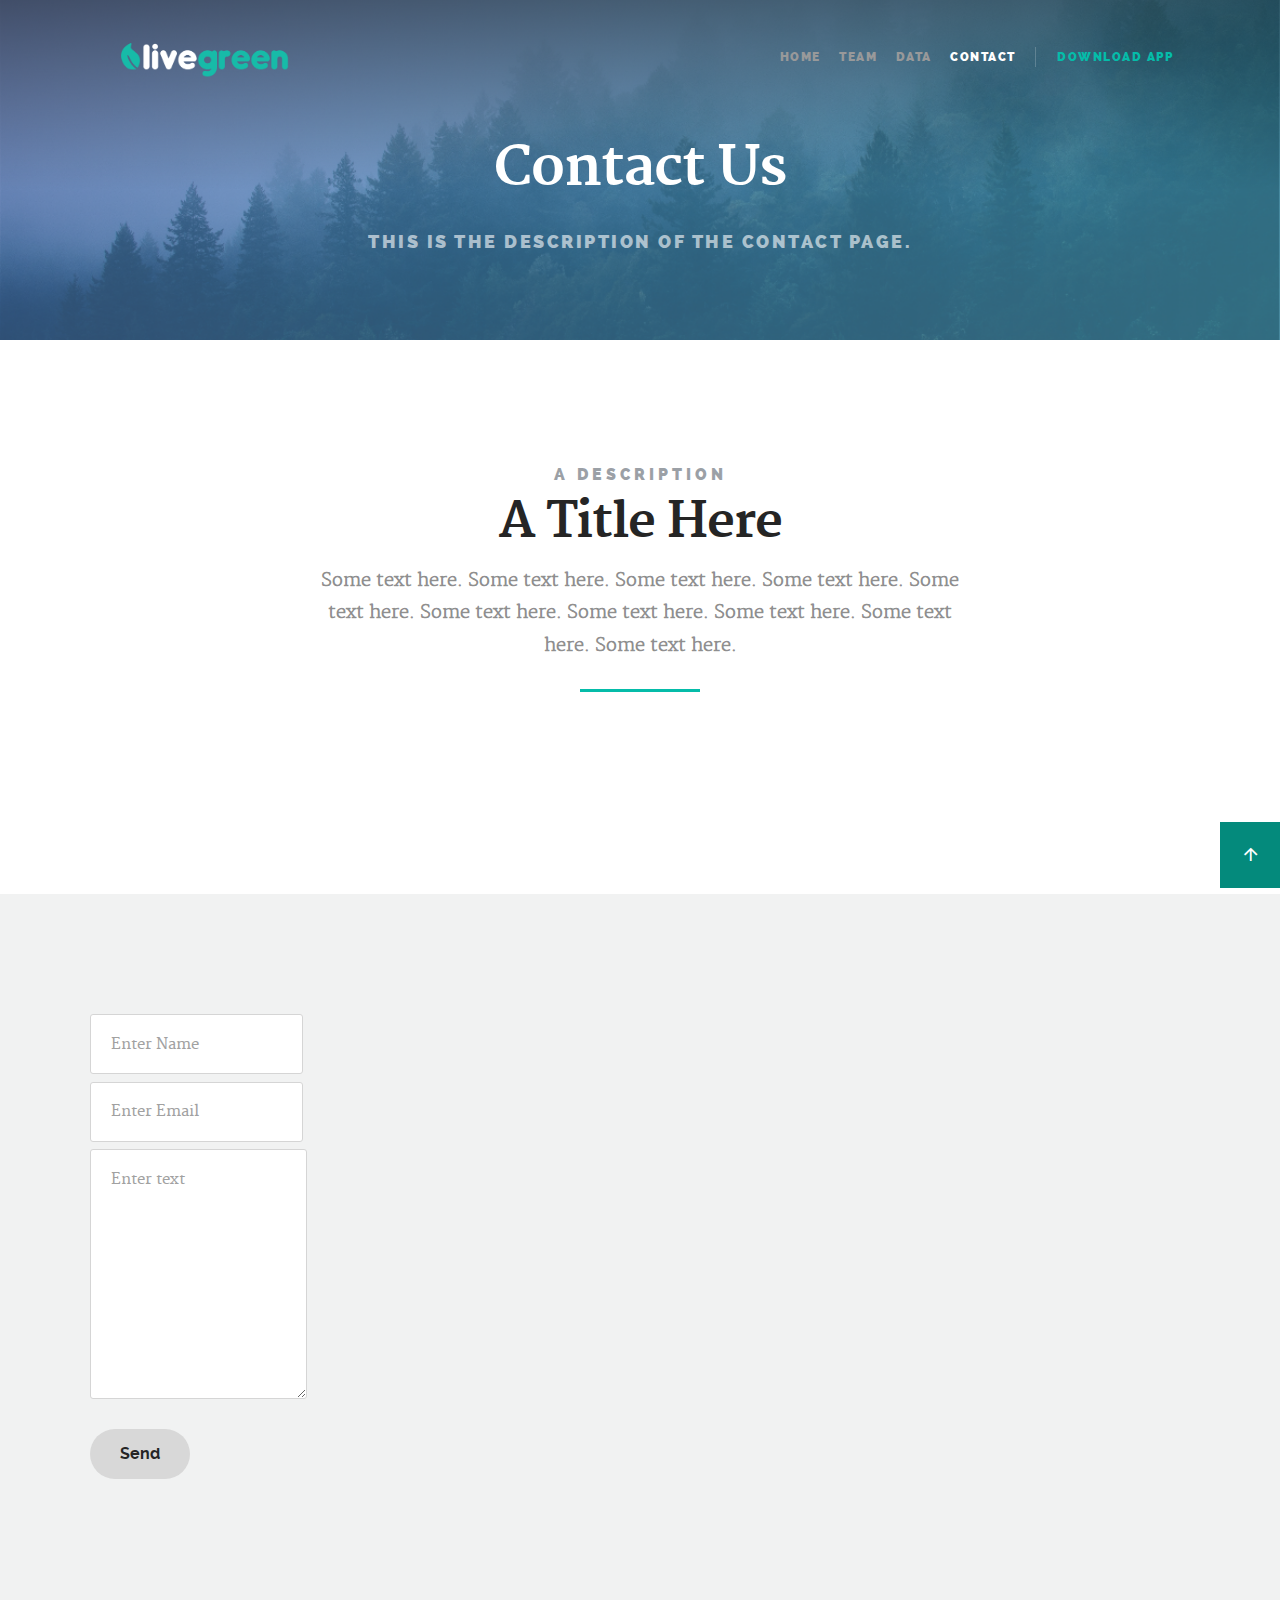
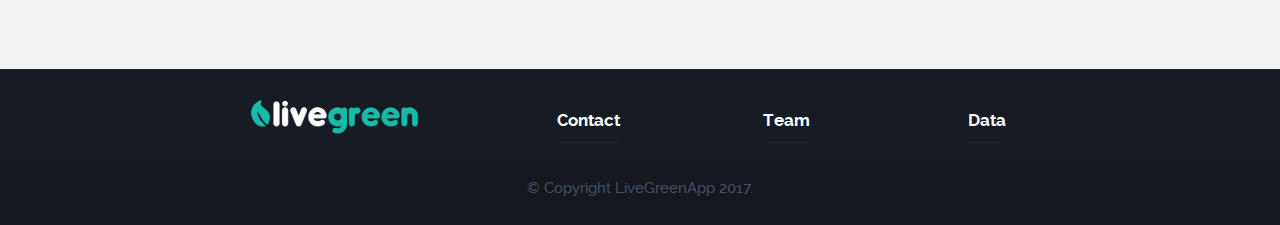
==== commit 2dbfc29a: "Contact Form" ====
--- a/contact.html
+++ b/contact.html
@@ -135,14 +135,22 @@
      ================================================== -->
      <section id="process">
 
-     	<div class="row section-intro">
-     		<div class="col-twelve with-bottom-line">
-
-     			<h5>Another Description</h5>
-     			<h1>Here is Another Title</h1>
-
-     		</div>
-     	</div>
+
+            <div class="row">
+              <div class="col-sm-8 col-sm-offset-2 col-md-6 col-md-offset-3">
+                <form role="form" action="https://formspree.io/brian.nunes.souza@gmail.com" method="POST">
+                  <div class="form-group">
+                      <input type="text" class="form-control" name="name" placeholder="Enter Name" style="margin-bottom:0.5em;">
+                    <input type="email" class="form-control" id="inputEmail" placeholder="Enter Email" name="_replyto" style="margin-bottom:0.5em;">
+                      <textarea class="form-control" name="name" id="message" rows="4" placeholder="Enter text"></textarea>
+                  </div>
+                    <input type="text" name="_gotcha" style="display:none" />
+                    <input type="hidden" name="_subject" value="New submission!" />
+                  <button type="submit" class="btn btn-primary btn-lg">Send</button>
+                </form>
+              </div>
+            </div><!--End Form row-->
+
 
 
 
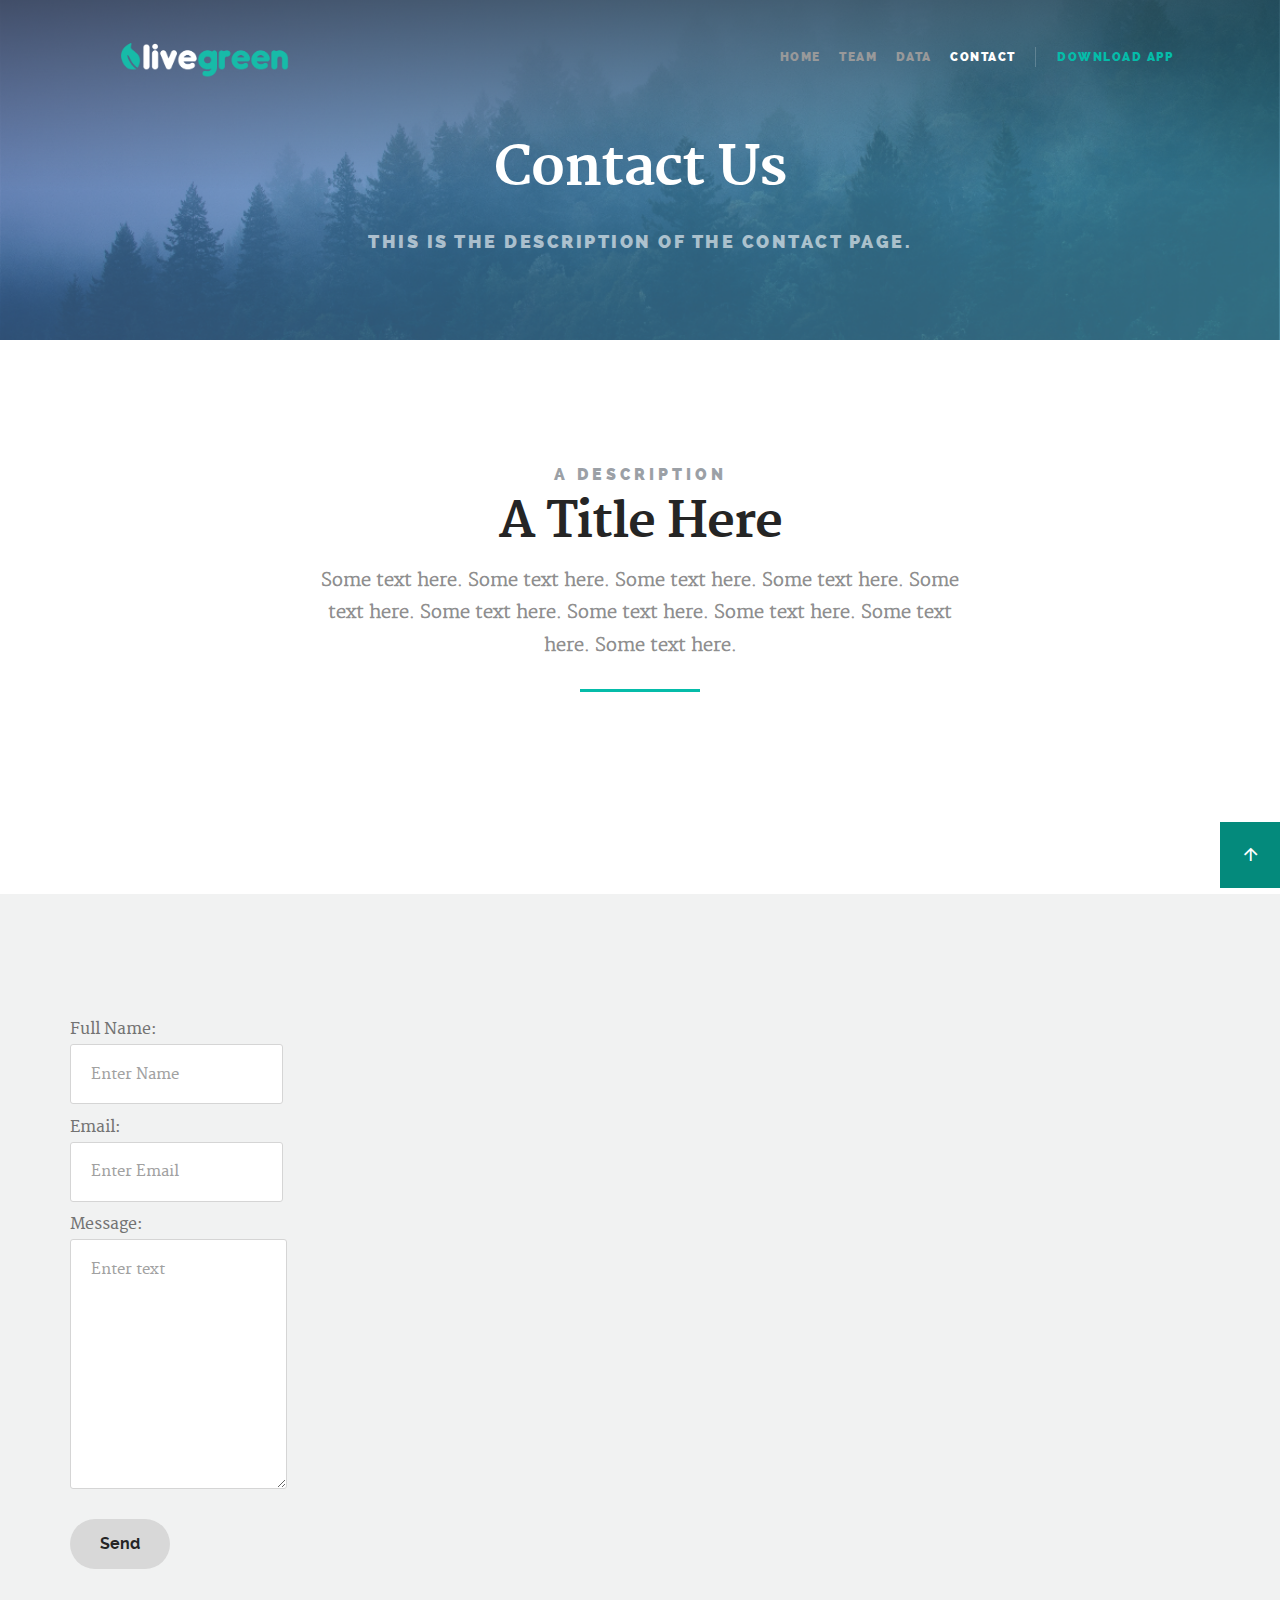
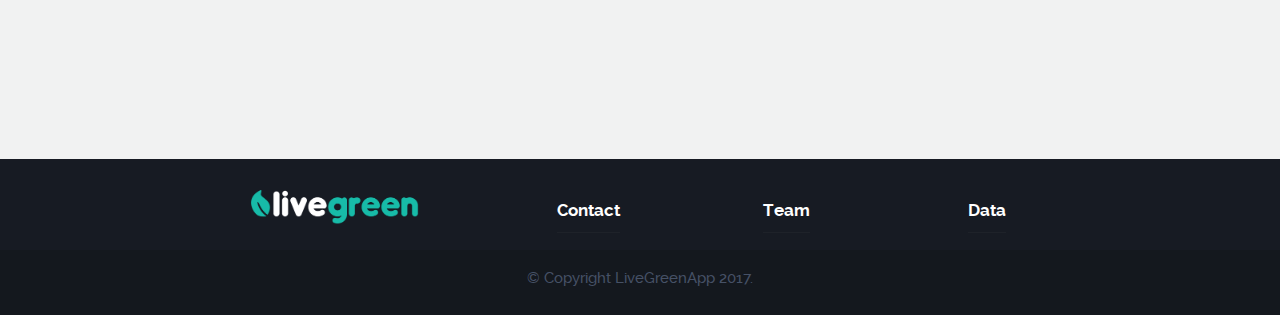
==== commit 4b553dab: "Testing Subscription Form" ====
--- a/contact.html
+++ b/contact.html
@@ -137,16 +137,16 @@
 
 
             <div class="row">
-              <div class="col-sm-8 col-sm-offset-2 col-md-6 col-md-offset-3">
+              <div class="form-form">
                 <form role="form" action="https://formspree.io/brian.nunes.souza@gmail.com" method="POST">
                   <div class="form-group">
-                      <input type="text" class="form-control" name="name" placeholder="Enter Name" style="margin-bottom:0.5em;">
-                    <input type="email" class="form-control" id="inputEmail" placeholder="Enter Email" name="_replyto" style="margin-bottom:0.5em;">
-                      <textarea class="form-control" name="name" id="message" rows="4" placeholder="Enter text"></textarea>
+                      Full Name:<input type="text" class="form-control" name="Full Name: " placeholder="Enter Name" style="margin-bottom:0.5em;">
+                      Email:<input type="email" class="form-control" placeholder="Enter Email" name="From: " style="margin-bottom:0.5em;">
+                      Message:<textarea class="form-control" name="Message: " rows="3" placeholder="Enter text"></textarea>
                   </div>
                     <input type="text" name="_gotcha" style="display:none" />
                     <input type="hidden" name="_subject" value="New submission!" />
-                  <button type="submit" class="btn btn-primary btn-lg">Send</button>
+                  <button type="submit" class="btn btn-primary btn-lg" target="_blank">Send</button>
                 </form>
               </div>
             </div><!--End Form row-->
--- a/css/main.css
+++ b/css/main.css
@@ -3077,3 +3077,12 @@
   -webkit-animation: bounce 2s infinite;
   animation: bounce 2s infinite;
 }
+
+/**
+ * form
+ * -
+ */
+ form .form-form{
+	 left:50%;
+	 transform: translate(-50%, -50%);
+ }
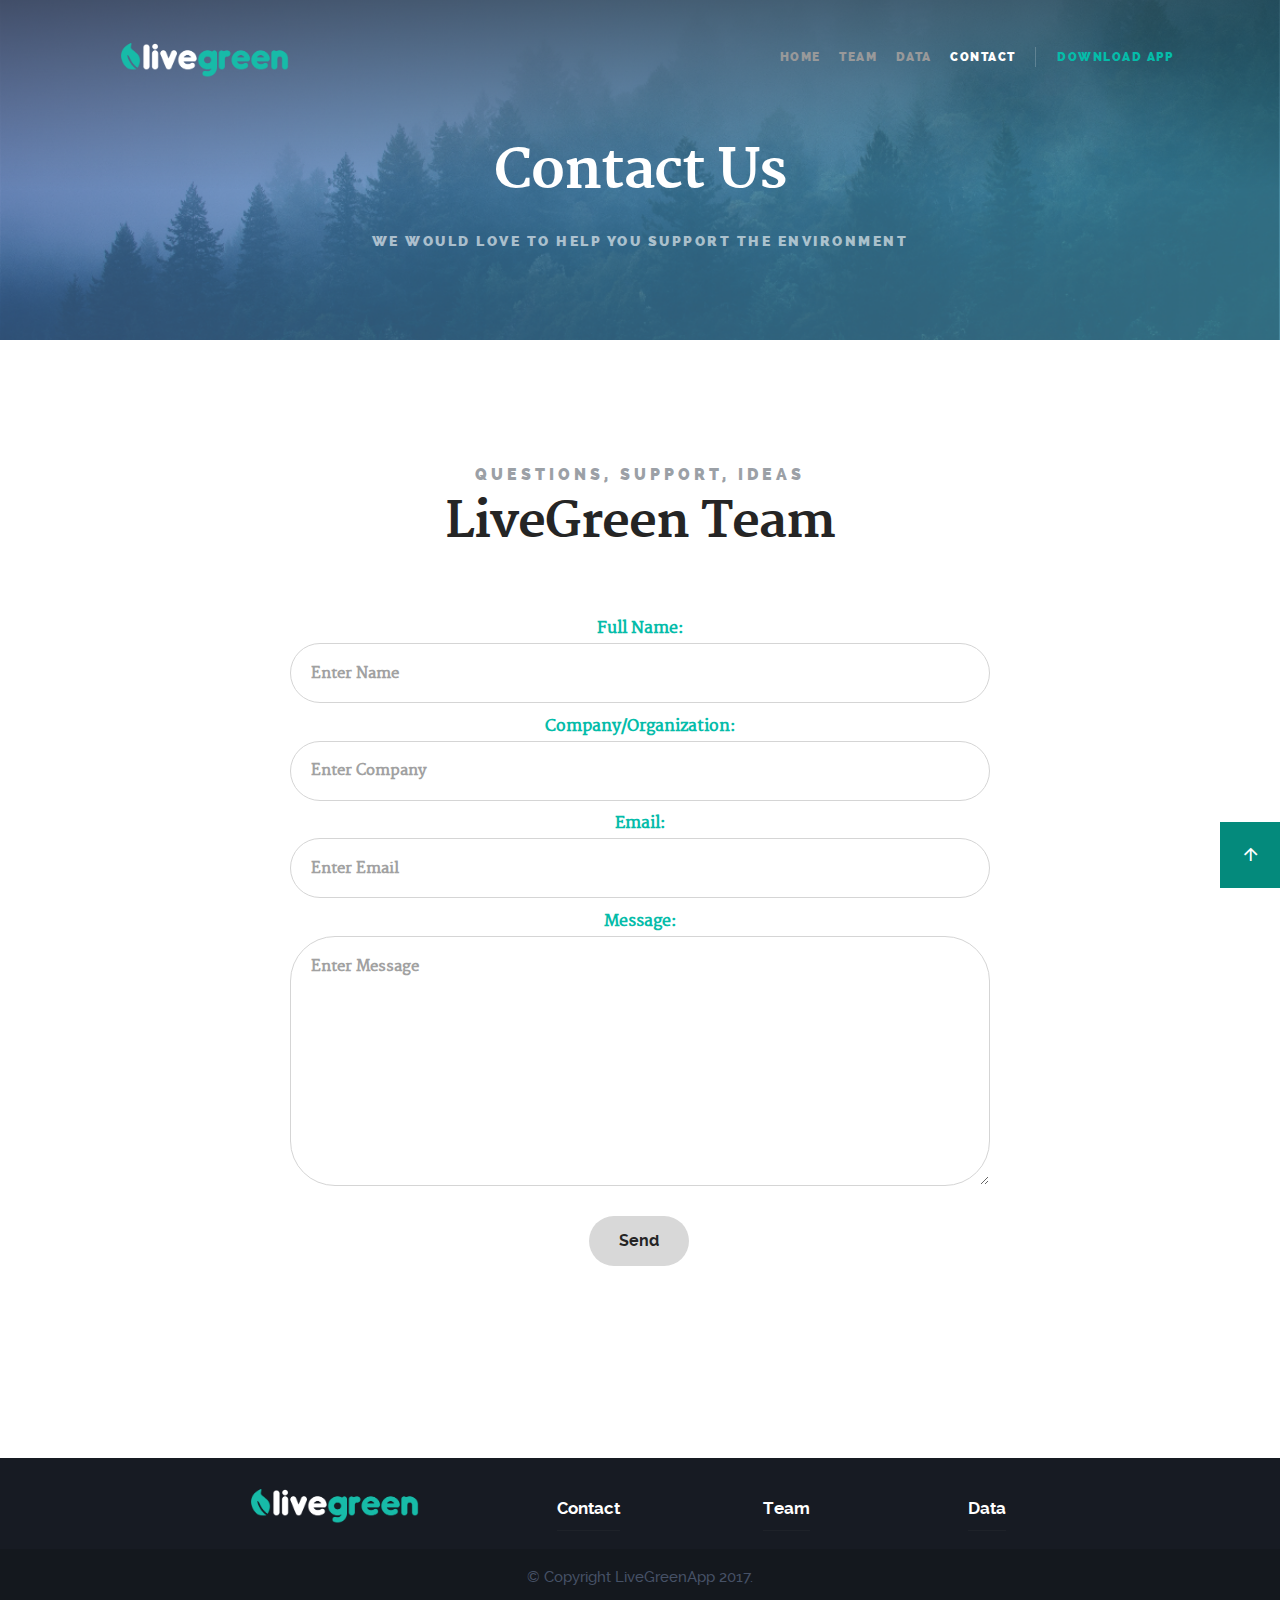
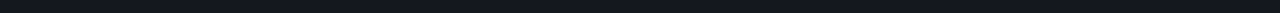
==== commit 2f8f737c: "Contact Us Page Ready" ====
--- a/contact.html
+++ b/contact.html
@@ -73,7 +73,7 @@
 
           <!--<h5>LiveGreen</h5>-->
 	   			<h1 id="toptxtteam">Contact Us</h1>
-          <h5 id="teamdescriptor">This is the description of the contact page.</h5>
+          <h5 id="teamdescriptor">We Would Love To Help You Support the Environment </h5>
 
 	   		</div>
 
@@ -116,14 +116,27 @@
    <section id="idea">
 
     <div class="row section-intro">
-      <div class="col-twelve with-bottom-line">
-
-        <h5>A description</h5>
-        <h1>A Title Here</h1>
-
-        <p class="lead">Some text here. Some text here. Some text here. Some text here. Some text here. Some text here. Some text here. Some text here. Some text here. Some text here. </p>
-        <!-- http://databank.worldbank.org/data/reports.aspx?source=2&series=EN.ATM.CO2E.PC&country=#
-              https://www3.epa.gov/region9/climatechange/waste.html-->
+      <div class="col-twelve">
+
+        <h5>Questions, Support, Ideas </h5>
+        <h1>LiveGreen Team</h1>
+
+        <div class="row">
+          <div>
+            <form role="form" action="https://formspree.io/brian.nunes.souza@gmail.com" method="POST">
+              <div class="form-group contact-form">
+                  Full Name:<input id="contact-form-name" type="text" class="form-control" name="Full Name: " placeholder="Enter Name" style="margin-bottom:0.5em;">
+                  Company/Organization:<input id="contact-form-name" type="text" class="form-control" name="Company: " placeholder="Enter Company" style="margin-bottom:0.5em;">
+                  Email:<input id="contact-form-email" type="email" class="form-control" placeholder="Enter Email" name="From: " style="margin-bottom:0.5em;">
+                  Message:<textarea id="contact-form-message" class="form-control" name="Message: " rows="3" placeholder="Enter Message"></textarea>
+              </div>
+                <input type="text" name="_gotcha" style="display:none" />
+                <input type="hidden" name="_subject" value="New submission!" />
+              <button type="submit" class="btn btn-primary btn-lg" target="_blank">Send</button>
+            </form>
+          </div>
+        </div><!--End Form row-->
+
       </div>
     </div>
 
@@ -131,32 +144,7 @@
    	</div> <!-- /process-content -->
 
    </section> <!-- /process-->
-   <!-- Process Section
-     ================================================== -->
-     <section id="process">
 
-
-            <div class="row">
-              <div class="form-form">
-                <form role="form" action="https://formspree.io/brian.nunes.souza@gmail.com" method="POST">
-                  <div class="form-group">
-                      Full Name:<input type="text" class="form-control" name="Full Name: " placeholder="Enter Name" style="margin-bottom:0.5em;">
-                      Email:<input type="email" class="form-control" placeholder="Enter Email" name="From: " style="margin-bottom:0.5em;">
-                      Message:<textarea class="form-control" name="Message: " rows="3" placeholder="Enter text"></textarea>
-                  </div>
-                    <input type="text" name="_gotcha" style="display:none" />
-                    <input type="hidden" name="_subject" value="New submission!" />
-                  <button type="submit" class="btn btn-primary btn-lg" target="_blank">Send</button>
-                </form>
-              </div>
-            </div><!--End Form row-->
-
-
-
-
-     </section> <!-- /process-->
-
-
    <!-- footer
    ================================================== -->
    <footer>
--- a/css/main.css
+++ b/css/main.css
@@ -175,7 +175,7 @@
 	margin-left: 10px;
 	margin-right: 10px;
 }
-#emailfieldcoming {
+#mc-email{
 	display: block;
     margin-left: auto;
     margin-right: auto;
@@ -537,7 +537,7 @@
 input[type="password"],
 textarea,
 select {
-	display: block;
+	display:list-item;
 	height: 6rem;
 	padding: 1.5rem 2rem;
 	border: 0;
@@ -547,7 +547,7 @@
 	font-family: "merriweather-regular", sans-serif;
 	font-size: 1.5rem;
 	line-height: 3rem;
-	border-radius: 3px;
+	border-radius: 3em;
 	background: #FFFFFF;
 	max-width: 100%;
 	border: 1px solid #d5d5d5;
@@ -626,6 +626,33 @@
 }
 input[type="checkbox"], input[type="radio"] {
 	display: inline;
+}
+
+
+/**
+ * Contact Page
+ * -
+ */
+
+.contact-form{
+	padding-top: 3em;
+	color: #05bca9;
+	font-weight: bold;
+}
+#contact-form-name{
+	vertical-align: middle;
+	width:700px;
+}
+#contact-form-email{
+	vertical-align: middle;
+	width:700px;
+}
+#contact-form-message{
+	vertical-align: middle;
+	width:700px;
+}
+#teamdescriptor{
+	font-size: 0.9em;
 }
 
 /**
@@ -1527,7 +1554,7 @@
  #idea {
  	background: #FFFFFF;
  	padding-top: 12rem;
- 	padding-bottom: 15rem;
+ 	padding-bottom: 10rem;
  	overflow: hidden;
  }
 
@@ -3077,12 +3104,3 @@
   -webkit-animation: bounce 2s infinite;
   animation: bounce 2s infinite;
 }
-
-/**
- * form
- * -
- */
- form .form-form{
-	 left:50%;
-	 transform: translate(-50%, -50%);
- }
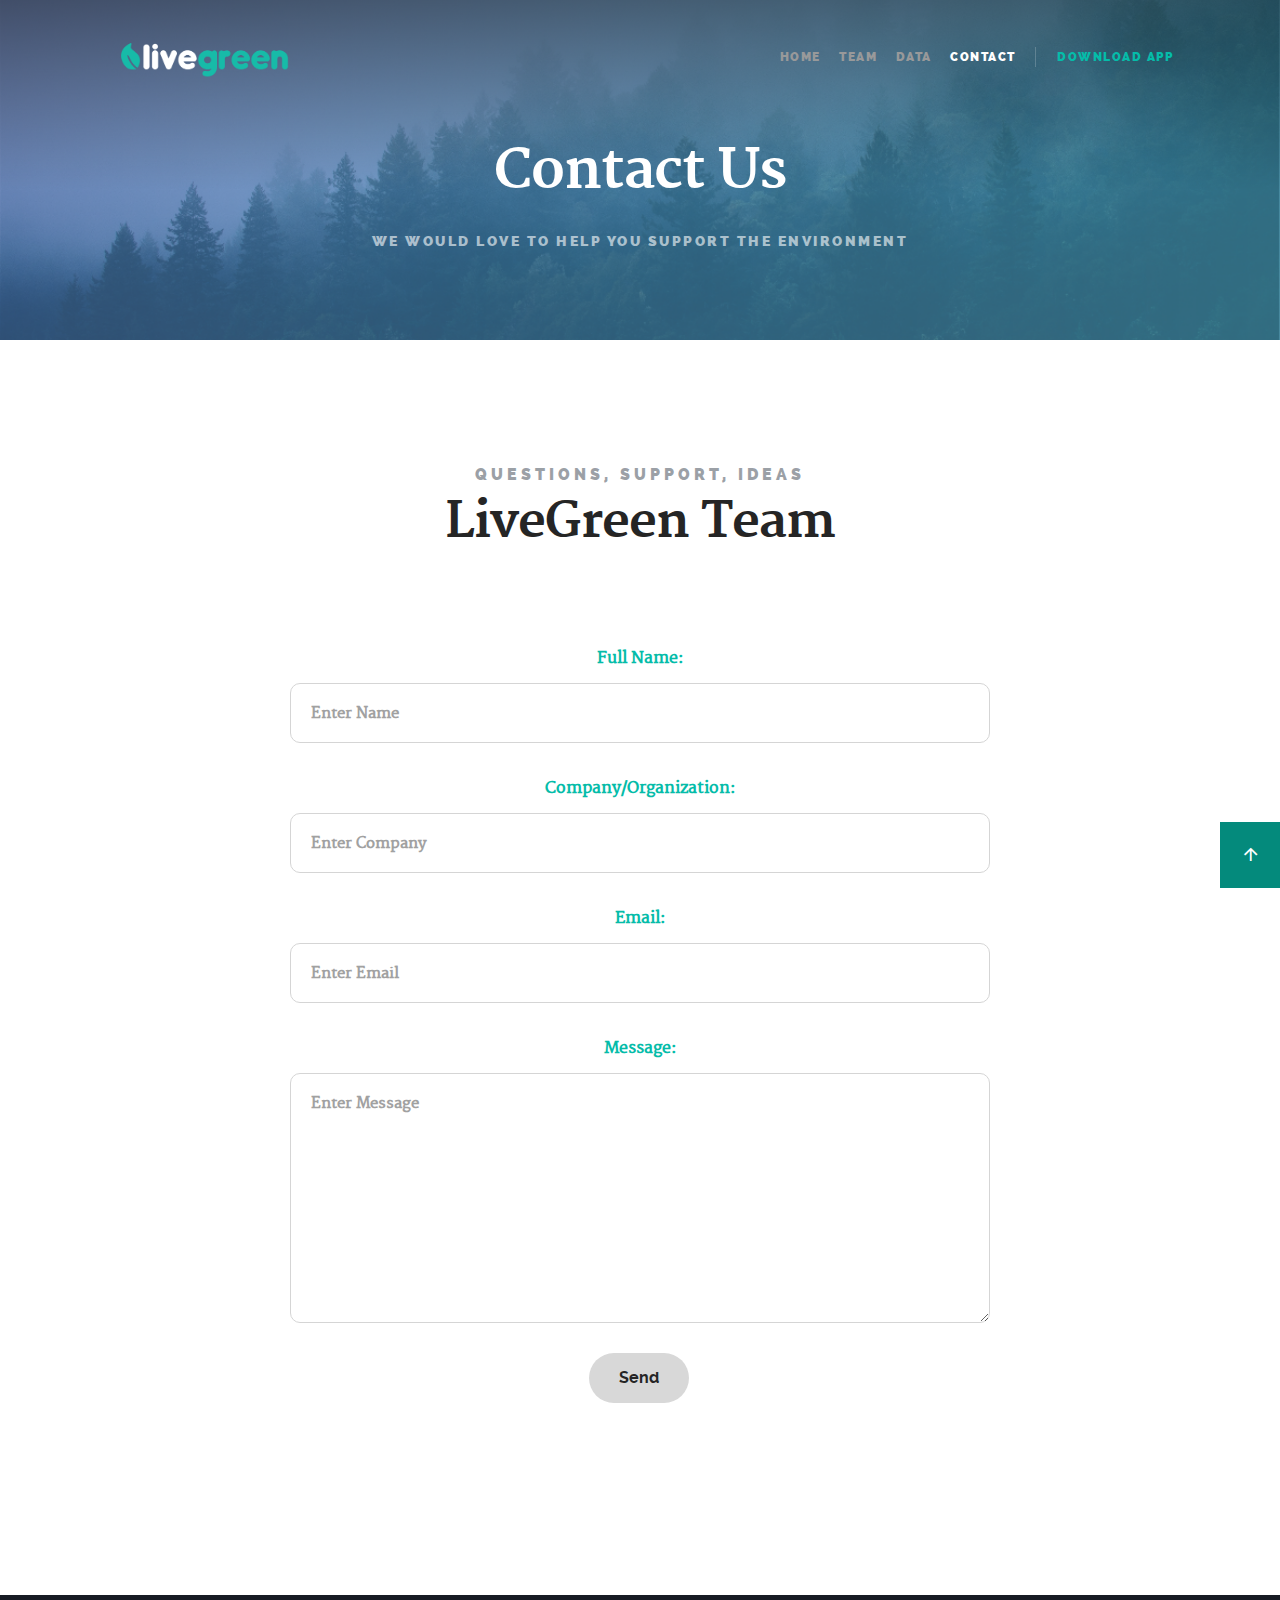
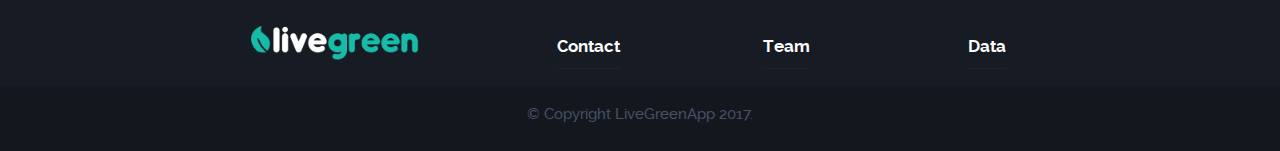
==== commit f8603fda: "Contact Form Borders" ====
--- a/contact.html
+++ b/contact.html
@@ -40,16 +40,16 @@
    	<div class="row">
 
    		<div class="logo">
-	         <a href="index.html">Lhander</a>
+	         <a href="index">Lhander</a>
 	      </div>
 
 	   	<nav id="main-nav-wrap">
 				<ul class="main-navigation">
-					<li><a href="index.html">Home</a></li>
-          <li><a href="team.html" title="">Team</a></li>
-					<li><a href="data.html" title="">Data</a></li>
-					<li class="highlighter"><a href="contact.html">Contact</a></li>
-					<li class="highlight with-sep"><a href="index.html#cta" title="">Download App</a></li>
+					<li><a href="index">Home</a></li>
+          <li><a href="team" title="">Team</a></li>
+					<li><a href="data" title="">Data</a></li>
+					<li class="highlighter"><a href="contact">Contact</a></li>
+					<li class="highlight with-sep"><a href="index#cta" title="">Download App</a></li>
 				</ul>
 			</nav>
 
@@ -125,10 +125,10 @@
           <div>
             <form role="form" action="https://formspree.io/brian.nunes.souza@gmail.com" method="POST">
               <div class="form-group contact-form">
-                  Full Name:<input id="contact-form-name" type="text" class="form-control" name="Full Name: " placeholder="Enter Name" style="margin-bottom:0.5em;">
-                  Company/Organization:<input id="contact-form-name" type="text" class="form-control" name="Company: " placeholder="Enter Company" style="margin-bottom:0.5em;">
-                  Email:<input id="contact-form-email" type="email" class="form-control" placeholder="Enter Email" name="From: " style="margin-bottom:0.5em;">
-                  Message:<textarea id="contact-form-message" class="form-control" name="Message: " rows="3" placeholder="Enter Message"></textarea>
+                  <div class="formtxt">Full Name:</div><input id="contact-form-name" type="text" class="form-control" name="Full Name: " placeholder="Enter Name" style="margin-bottom:0.5em;">
+                  <div class="formtxt">Company/Organization:</div><input id="contact-form-name" type="text" class="form-control" name="Company: " placeholder="Enter Company" style="margin-bottom:0.5em;">
+                  <div class="formtxt">Email:</div><input id="contact-form-email" type="email" class="form-control" placeholder="Enter Email" name="From: " style="margin-bottom:0.5em;">
+                  <div class="formtxt">Message:</div><textarea id="contact-form-message" class="form-control" name="Message: " rows="3" placeholder="Enter Message"></textarea>
               </div>
                 <input type="text" name="_gotcha" style="display:none" />
                 <input type="hidden" name="_subject" value="New submission!" />
@@ -161,17 +161,17 @@
 
 	      	<div class="col-two site-links">
 
-            <h4> <a href="contact.html">Contact</a></h4>
+            <h4> <a href="contact">Contact</a></h4>
 
 	      	</div>
 
 	      	<div class="col-two site-links">
-            <h4> <a href="team.html">Team</a></h4>
+            <h4> <a href="team">Team</a></h4>
 	      	</div>
 
 	      	<div class="col-one site-links">
 
-	      	  <h4><a href="data.html">Data</a></h4>
+	      	  <h4><a href="data">Data</a></h4>
 
 	      	</div>
 
--- a/css/main.css
+++ b/css/main.css
@@ -633,23 +633,33 @@
  * Contact Page
  * -
  */
-
+.formtxt {
+	margin-top: 30px;
+}
 .contact-form{
 	padding-top: 3em;
 	color: #05bca9;
 	font-weight: bold;
+
 }
 #contact-form-name{
 	vertical-align: middle;
 	width:700px;
+	border-radius: 10px;
+		margin-top: 10px;
+
 }
 #contact-form-email{
 	vertical-align: middle;
 	width:700px;
+		border-radius: 10px;
+			margin-top: 10px;
 }
 #contact-form-message{
 	vertical-align: middle;
 	width:700px;
+		border-radius: 10px;
+			margin-top: 10px;
 }
 #teamdescriptor{
 	font-size: 0.9em;
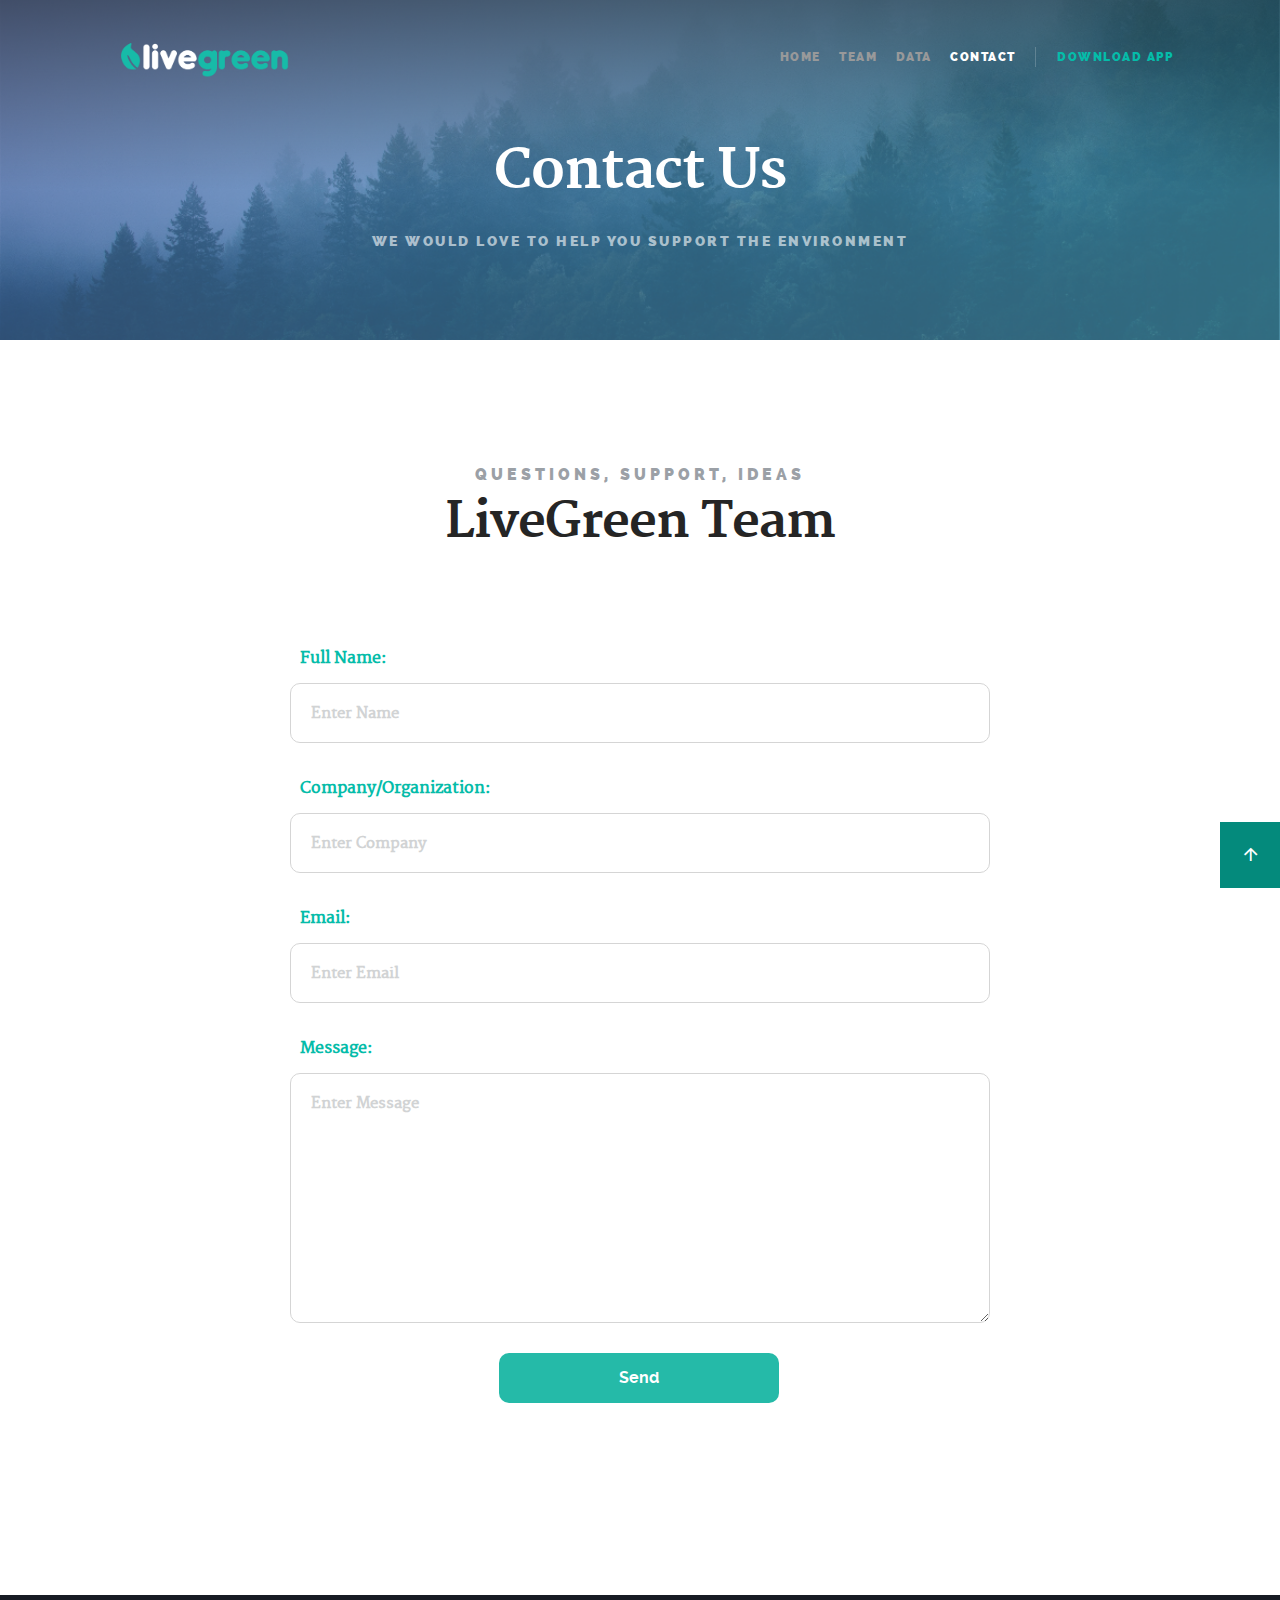
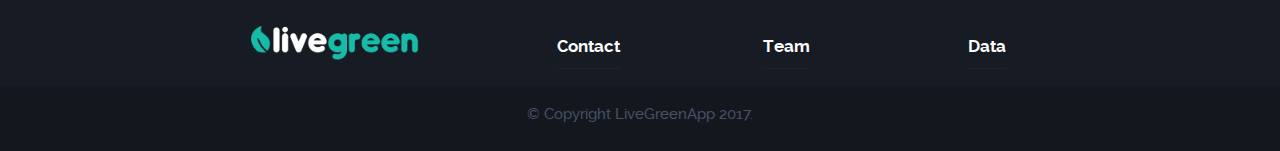
==== commit fe276778: "Form" ====
--- a/contact.html
+++ b/contact.html
@@ -132,7 +132,7 @@
               </div>
                 <input type="text" name="_gotcha" style="display:none" />
                 <input type="hidden" name="_subject" value="New submission!" />
-              <button type="submit" class="btn btn-primary btn-lg" target="_blank">Send</button>
+              <button type="submit" id="formbtn" class="btn btn-primary btn-lg" target="_blank">Send</button>
             </form>
           </div>
         </div><!--End Form row-->
--- a/css/main.css
+++ b/css/main.css
@@ -174,6 +174,7 @@
 	margin-top: 10px;
 	margin-left: 10px;
 	margin-right: 10px;
+
 }
 #mc-email{
 	display: block;
@@ -635,6 +636,8 @@
  */
 .formtxt {
 	margin-top: 30px;
+	text-align: left;
+	margin-left: 10px;
 }
 .contact-form{
 	padding-top: 3em;
@@ -648,6 +651,10 @@
 	border-radius: 10px;
 		margin-top: 10px;
 
+
+}
+.placeholder {
+	color: pink;
 }
 #contact-form-email{
 	vertical-align: middle;
@@ -664,6 +671,19 @@
 #teamdescriptor{
 	font-size: 0.9em;
 }
+#formbtn {
+	color: white;
+	border-radius: 10px;
+	width: 40%;
+background-color: #25baa8;
+
+
+}
+#formbtn:hover,
+#formbtn:focus {
+	background-color: #65c5b7;
+
+}
 
 /**
  * Style Placeholder Text
@@ -671,21 +691,21 @@
  */
 
 ::-webkit-input-placeholder {
-	color: #a1a1a1;
+	color: #d1d3d4;
 }
 :-moz-placeholder {
 	/* Firefox 18- */
-	color: #a1a1a1;
+	color: #d1d3d4;
 }
 ::-moz-placeholder {
 	/* Firefox 19+ */
-	color: #a1a1a1;
+	color: #d1d3d4;
 }
 :-ms-input-placeholder {
-	color: #a1a1a1;
+	color: #d1d3d4;
 }
 .placeholder {
-	color: #a1a1a1 !important;
+	color: #d1d3d4 !important;
 }
 
 
@@ -1341,6 +1361,8 @@
 }
 .intro-content .button {
 	border-color: #FFFFFF;
+	border-radius: 30px;
+	border-width: 3px;
 	color: #FFFFFF;
 	height: 6.6rem;
 	line-height: 6rem;
@@ -1352,9 +1374,10 @@
 	letter-spacing: .4rem;
 }
 .intro-content .button:hover, .intro-content .button:focus {
-	color: #d2eeeb;
-	border-color: #d2eeeb;
-	background-color: #075f56;
+	color: white;
+	border-color: rgb(7, 95, 86);
+	background: rgb(7, 95, 86); /* Fallback for older browsers without RGBA-support */
+  background: rgba(7, 95, 86, 0.6)
 
 }
 
@@ -2621,6 +2644,7 @@
 
 #fh5co-team {
   background: white;
+	font-size: 14px;
 
 }
 .img-responsive {
@@ -2641,6 +2665,7 @@
   -moz-border-radius: 5px;
   -ms-border-radius: 5px;
   border-radius: 5px;
+	font-size: 0.9em;
 }
 @media screen and (max-width: 1100px) {
   #fh5co-team .team-box {
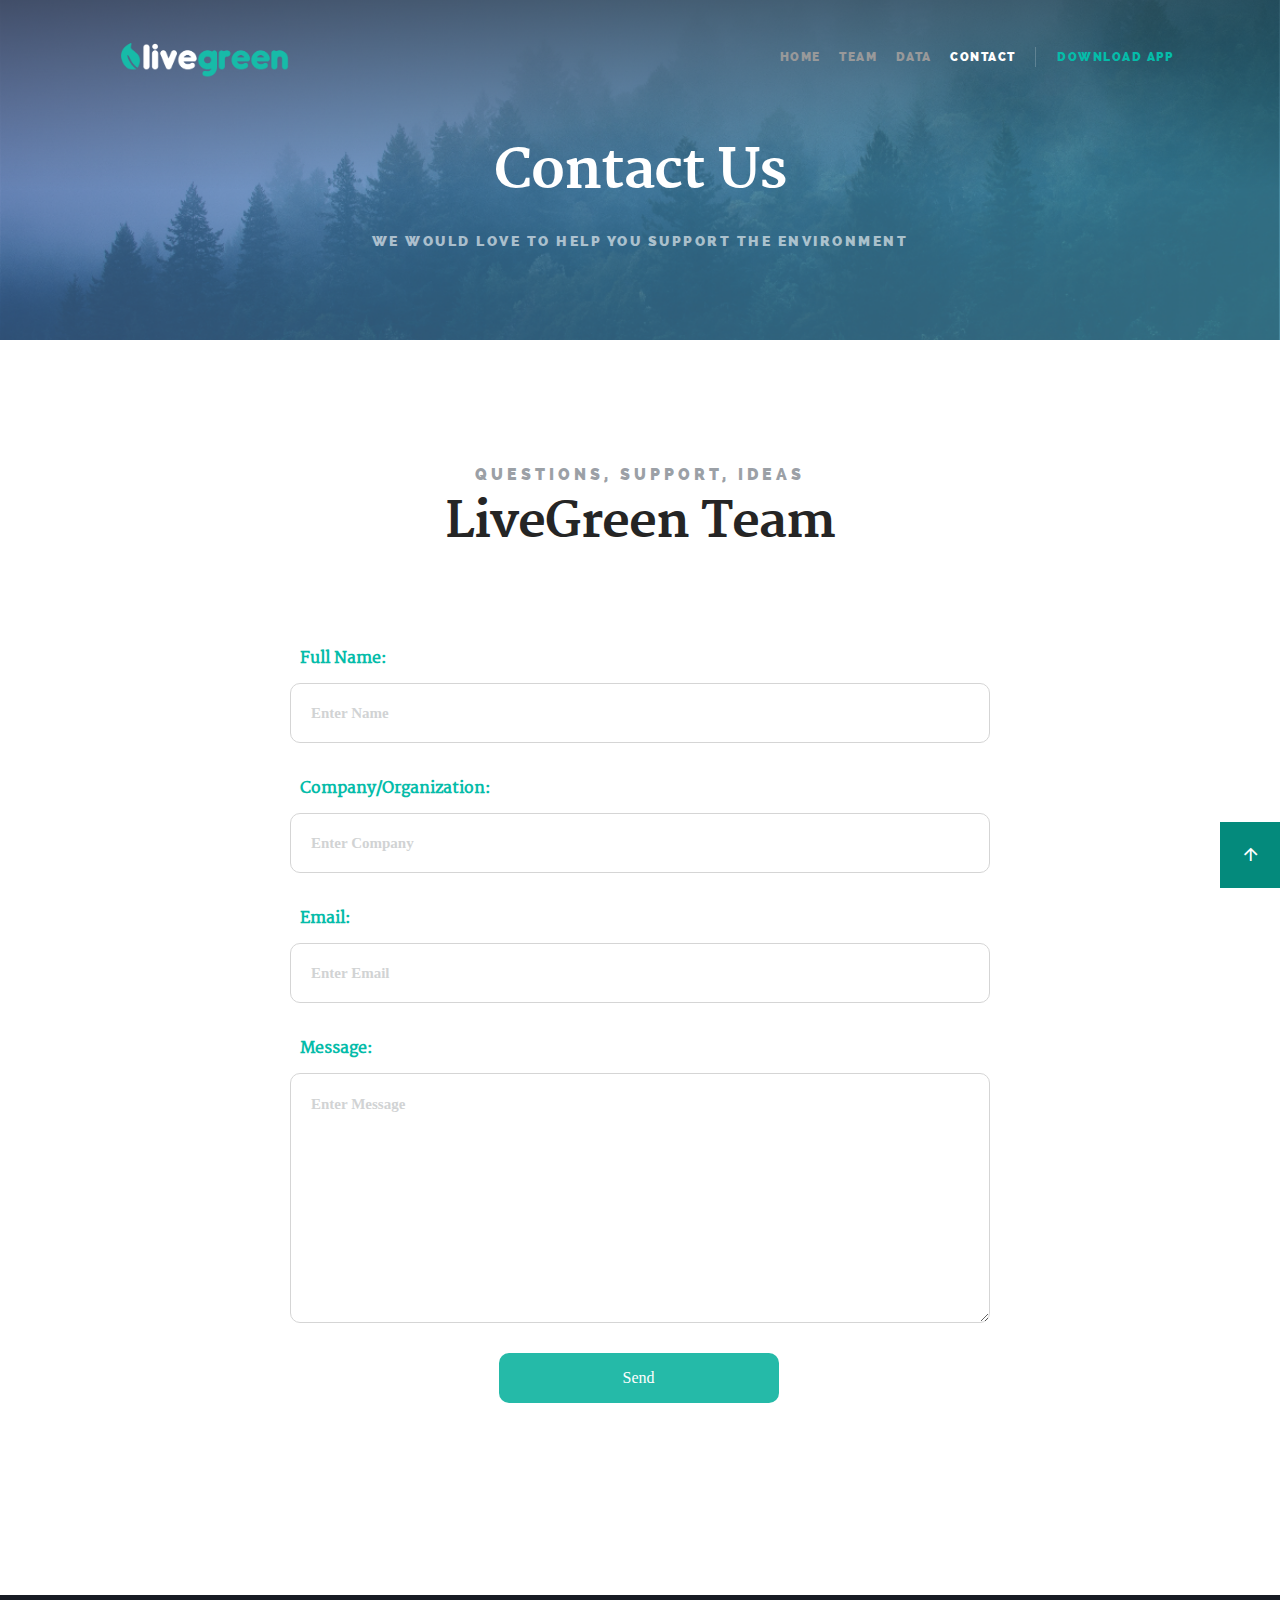
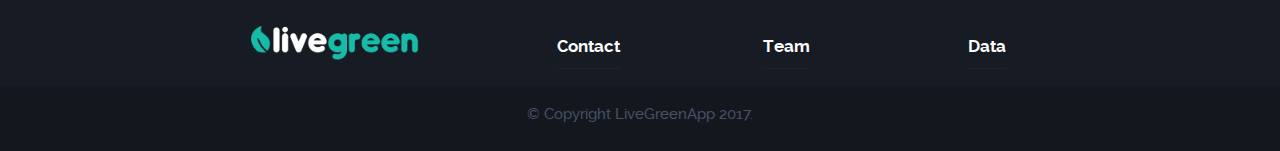
==== commit 8ad4a939: "Favicon Href change" ====
--- a/contact.html
+++ b/contact.html
@@ -27,7 +27,7 @@
 
    <!-- favicons
 	================================================== -->
-	<link rel="icon" type="image/png" href="favicon.png">
+	<link rel="icon" href="http://livegreenapp.org/favicon.png?v=2">
 
 </head>
 
--- a/css/main.css
+++ b/css/main.css
@@ -49,6 +49,9 @@
 	width: 300px;
 
 }
+#donatebtnhome {
+	margin-top: 30px;
+}
 
 /*End of additions*/
 html {
@@ -184,8 +187,10 @@
 		color: white;
 		border-color: #A5DED7;
 		border-width: medium;
-
-}
+		border-radius: 10px;
+	font-family: "montserrat", serif;
+}
+
 
 .subscribe-form input[type="email"] {
 	width: 450px;
@@ -545,7 +550,7 @@
 	outline: none;
 	vertical-align: middle;
 	color: #737373;
-	font-family: "merriweather-regular", sans-serif;
+	font-family: "montserrat", serif;
 	font-size: 1.5rem;
 	line-height: 3rem;
 	border-radius: 3em;
@@ -722,7 +727,7 @@
 input[type="reset"],
 input[type="button"] {
 	display: inline-block;
-	font-family: "raleway-bold", sans-serif;
+	font-family: "montserrat", serif;
 	font-size: 1.6rem;
 	height: 5rem;
 	line-height: 5rem;
@@ -2451,6 +2456,7 @@
 }
 .footer-main .footer-subscribe .subscribe-form #mc-form {
 	padding: 0;
+
 }
 .footer-main .footer-subscribe .subscribe-form input[type="email"] {
 	padding: .6rem 2rem;
@@ -2458,7 +2464,7 @@
 	background: #232933;
 	border: none;
 	width: 100%;
-	font-family: "raleway-regular", sans-serif;
+	font-family: 'Montserrat', sans-serif;
 	color: #bababa;
 	margin-bottom: 1.8rem;
 }
@@ -2466,12 +2472,13 @@
 	display: none;
 }
 .footer-main .footer-subscribe .subscribe-form .subscribe-message {
-	font-family: "raleway-bold", sans-serif;
+	font-family: 'Montserrat', sans-serif;
 	color: #FFFFFF;
 }
 .footer-main .footer-subscribe .subscribe-form .subscribe-message i {
 	color: #ff7b29;
 	margin-right: 5px;
+		font-family: 'Montserrat', sans-serif;
 }
 .footer-main .footer-subscribe .subscribe-form ::-webkit-input-placeholder {
 	color: #545454;
@@ -2653,6 +2660,7 @@
   height: auto;
 }
 #fh5co-team .team-box {
+	min-height: 820px;
   position: relative;
   padding: 30px;
   padding-top: 2em;
@@ -2667,10 +2675,17 @@
   border-radius: 5px;
 	font-size: 0.9em;
 }
+#fh5co-team .team-box .teamdescrip {
+	min-height: 420px;
+}
 @media screen and (max-width: 1100px) {
   #fh5co-team .team-box {
+		min-height: auto;
     margin-bottom: 40px;
   }
+	#fh5co-team .team-box .teamdescrip {
+		min-height: auto;
+	}
 	#fh5co-team .row .col-four {
 		width: 100%;
 	}
@@ -2710,6 +2725,7 @@
 #fh5co-team .team-box .social-media {
   margin: 0;
   padding: 0;
+
 }
 #fh5co-team .team-box .social-media li {
   display: inline-block;
